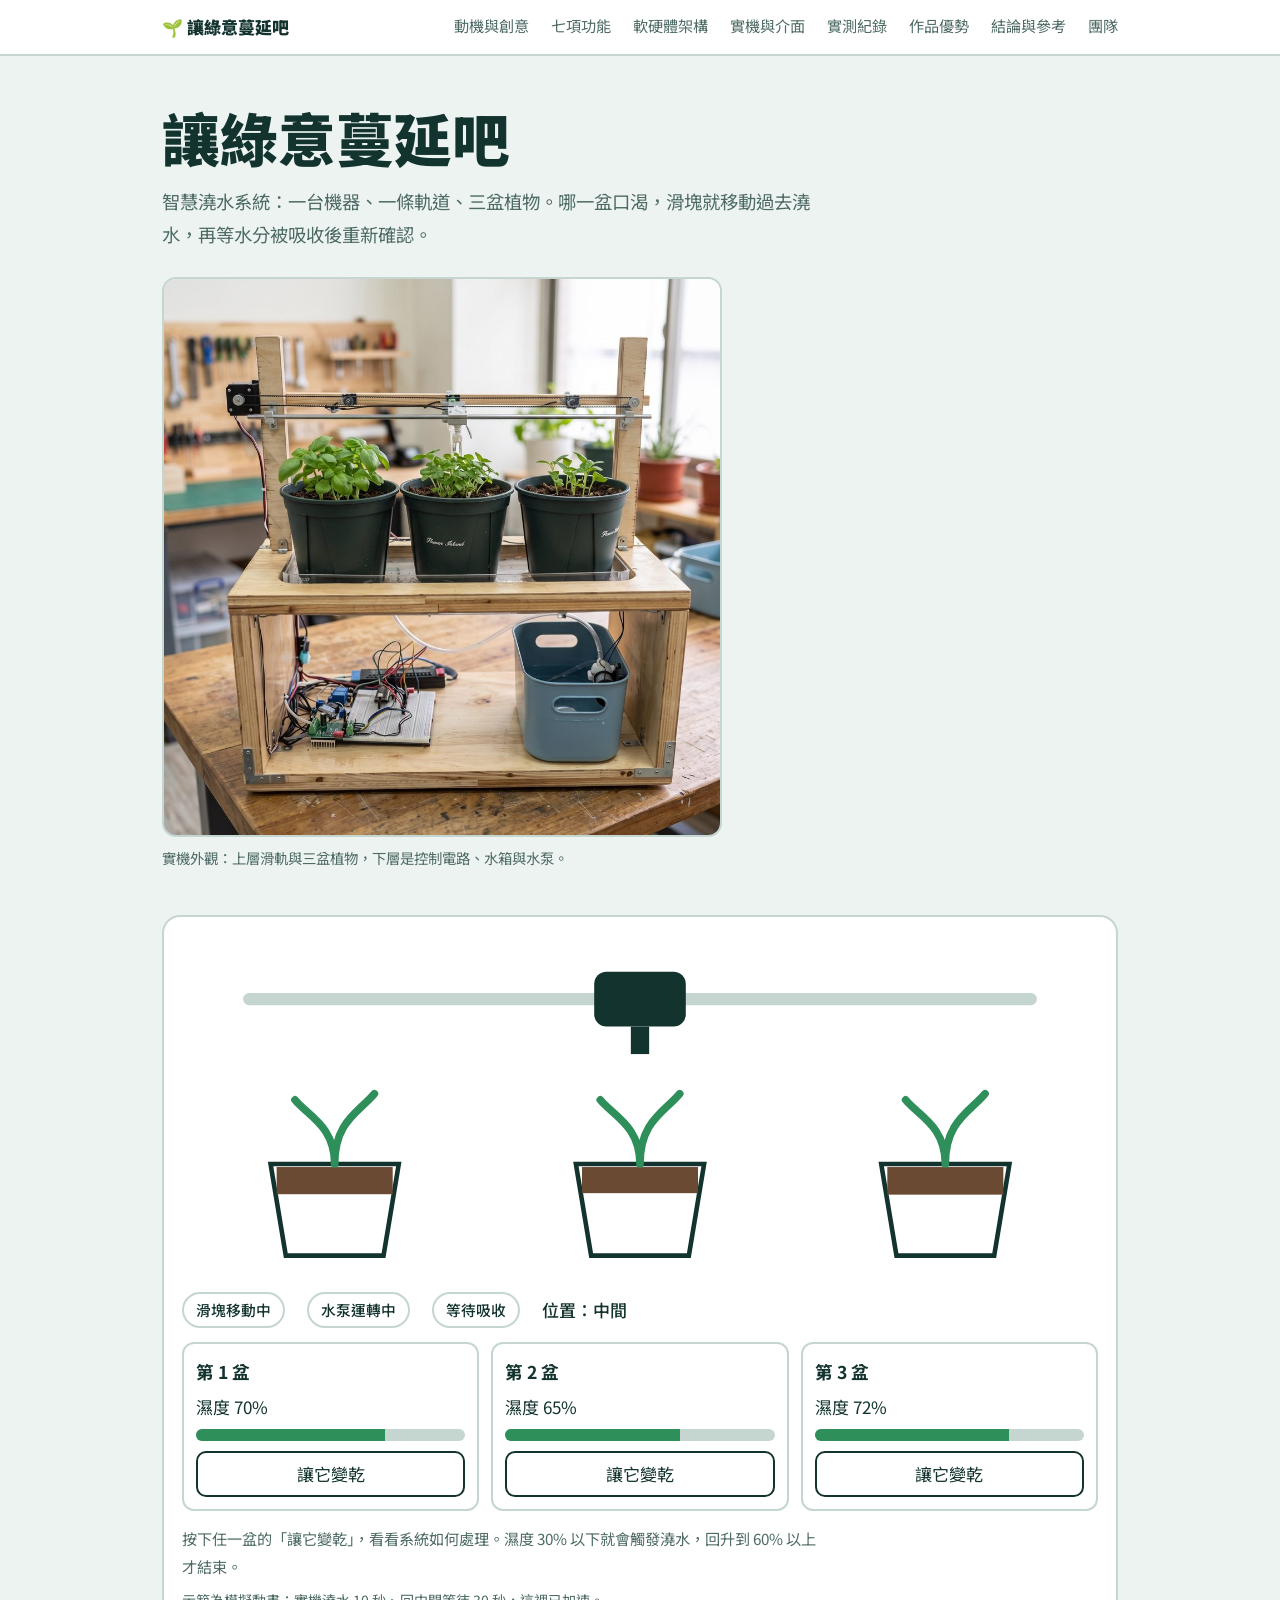
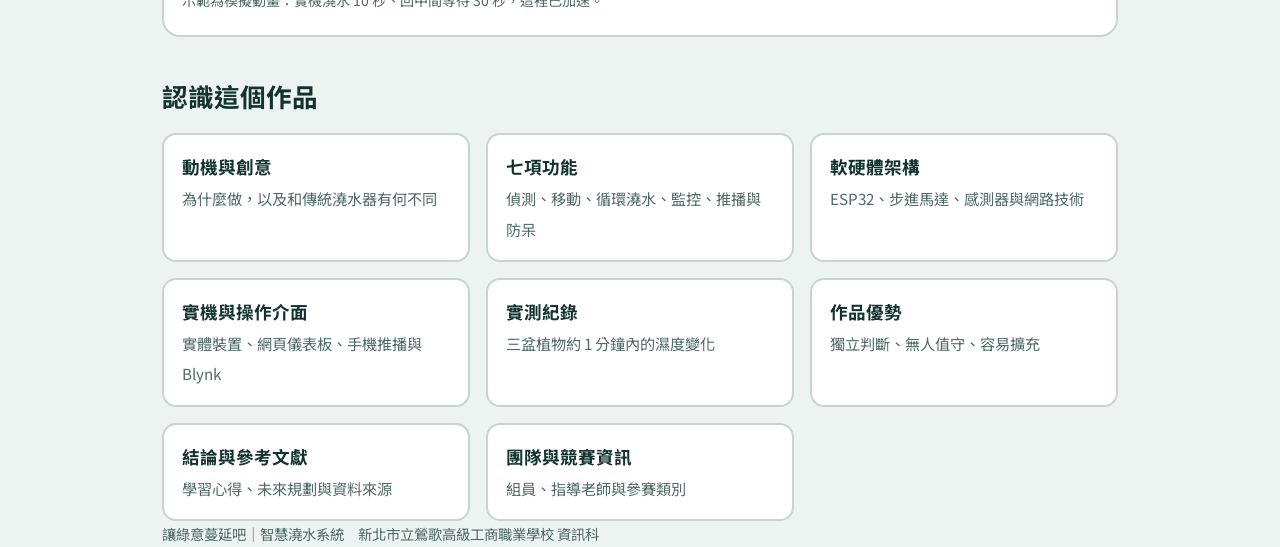
==== index.html @ 272ac4fd "Add files via upload" ====
<!DOCTYPE html><html lang="zh-Hant"><head><meta charset="utf-8"><meta name="viewport" content="width=device-width, initial-scale=1"><title>讓綠意蔓延吧｜智慧澆水系統</title><meta name="description" content="讓綠意蔓延吧：一台機器照顧多盆植物的 ESP32 智慧澆水系統。"><link rel="icon" href="data:image/svg+xml,<svg xmlns=%22http://www.w3.org/2000/svg%22 viewBox=%220 0 100 100%22><text y=%22.9em%22 font-size=%2290%22>🌱</text></svg>"><link rel="preconnect" href="https://fonts.googleapis.com"><link rel="preconnect" href="https://fonts.gstatic.com" crossorigin><link href="https://fonts.googleapis.com/css2?family=Noto+Sans+TC:wght@400;500;700;900&display=swap" rel="stylesheet"><link rel="stylesheet" href="style.css"></head><body><nav><div class="wrap"><a class="brand" href="index.html">🌱 讓綠意蔓延吧</a><div class="navrow"><a class="l" href="motivation.html">動機與創意</a><a class="l" href="features.html">七項功能</a><a class="l" href="architecture.html">軟硬體架構</a><a class="l" href="showcase.html">實機與介面</a><a class="l" href="results.html">實測紀錄</a><a class="l" href="advantages.html">作品優勢</a><a class="l" href="conclusion.html">結論與參考</a><a class="l" href="team.html">團隊</a></div></div></nav><script>(function(){var r=document.querySelector(".navrow"),a=r&&r.querySelector("[aria-current]");if(a)r.scrollLeft=a.offsetLeft-(r.clientWidth-a.offsetWidth)/2})()</script><main class="wrap"><header class="top"><h1>讓綠意蔓延吧</h1><p class="lead">智慧澆水系統：一台機器、一條軌道、三盆植物。哪一盆口渴，滑塊就移動過去澆水，再等水分被吸收後重新確認。</p><figure class="hero-fig"><img src="img/device.jpg" width="1000" height="1000" alt="智慧澆水系統實機：上層為滑軌與三盆植物，下層為控制電路與水箱"><figcaption>實機外觀：上層滑軌與三盆植物，下層是控制電路、水箱與水泵。</figcaption></figure></header>
<div class="sim" aria-label="澆水流程互動示範"><svg viewBox="0 0 600 230" role="img" aria-label="滑軌與三盆植物示意圖"><rect x="40" y="38" width="520" height="8" rx="4" fill="var(--line)"/><g id="carriage"><rect x="270" y="24" width="60" height="36" rx="8" fill="var(--ink)"/><rect x="294" y="60" width="12" height="18" fill="var(--ink)"/><g id="drops"><circle class="drop" cx="300" cy="86" r="4"/><circle class="drop" cx="300" cy="86" r="4"/><circle class="drop" cx="300" cy="86" r="4"/></g></g><g id="potsvg"></g></svg>
<div class="status"><span class="chip" id="cMove">滑塊移動中</span><span class="chip" id="cPump">水泵運轉中</span><span class="chip" id="cWait">等待吸收</span><span id="pos">位置：中間</span></div><div class="pots" id="potCards"></div><p id="msg" aria-live="polite">按下任一盆的「讓它變乾」，看看系統如何處理。濕度 30% 以下就會觸發澆水，回升到 60% 以上才結束。</p><p class="note">示範為模擬動畫：實機澆水 10 秒、回中間等待 30 秒，這裡已加速。</p></div>
<h2>認識這個作品</h2><div class="links">
<a href="motivation.html"><strong>動機與創意</strong><span>為什麼做，以及和傳統澆水器有何不同</span></a>
<a href="features.html"><strong>七項功能</strong><span>偵測、移動、循環澆水、監控、推播與防呆</span></a>
<a href="architecture.html"><strong>軟硬體架構</strong><span>ESP32、步進馬達、感測器與網路技術</span></a>
<a href="showcase.html"><strong>實機與操作介面</strong><span>實體裝置、網頁儀表板、手機推播與 Blynk</span></a>
<a href="results.html"><strong>實測紀錄</strong><span>三盆植物約 1 分鐘內的濕度變化</span></a>
<a href="advantages.html"><strong>作品優勢</strong><span>獨立判斷、無人值守、容易擴充</span></a>
<a href="conclusion.html"><strong>結論與參考文獻</strong><span>學習心得、未來規劃與資料來源</span></a>
<a href="team.html"><strong>團隊與競賽資訊</strong><span>組員、指導老師與參賽類別</span></a></div></main><footer class="wrap">讓綠意蔓延吧｜智慧澆水系統　新北市立鶯歌高級工商職業學校 資訊科</footer><script src="sim.js"></script></body></html>
---- style.css ----
:root{--bg:#edf3f1;--surface:#fff;--ink:#12332e;--muted:#4d6a65;--line:#c5d6d1;--water:#1f7ba8;--leaf:#2f8f5b;--dry:#b9892b;--soil:#6b4a33;color-scheme:light}
@media (prefers-color-scheme:dark){:root{--bg:#0f1f1d;--surface:#172c29;--ink:#e3f0ec;--muted:#9bb5af;--line:#2a4642;--water:#58b4de;--leaf:#5fc48a;--dry:#e0b04c;--soil:#a37a58;color-scheme:dark}}
*{box-sizing:border-box}
body{margin:0;background:var(--bg);color:var(--ink);font-family:"Noto Sans TC","PingFang TC","Microsoft JhengHei",system-ui,sans-serif;line-height:1.8;font-size:17px}
a{color:var(--water)}
a:focus-visible,button:focus-visible{outline:3px solid var(--water);outline-offset:3px}
.wrap{max-width:1000px;margin:0 auto;padding:0 22px}
nav{background:var(--surface);border-bottom:2px solid var(--line);position:sticky;top:0;z-index:5}
nav .wrap{display:flex;flex-wrap:wrap;align-items:center;gap:4px 22px;padding-top:10px;padding-bottom:10px}
nav .brand{font-weight:900;color:var(--ink);text-decoration:none;margin-right:auto}
nav a.l{color:var(--muted);text-decoration:none;padding:2px 0;border-bottom:3px solid transparent;font-size:.95rem}
nav a.l:hover{color:var(--ink)}
nav a.l[aria-current]{color:var(--ink);font-weight:700;border-bottom-color:var(--water)}
header.top{padding:48px 0 8px}
h1{font-size:clamp(2rem,6vw,3.6rem);line-height:1.15;font-weight:900;margin:0 0 14px}
h2{font-size:1.6rem;margin:36px 0 14px}
h3{font-size:1.1rem;margin:0 0 4px}
p{margin:0 0 14px;max-width:42em}
.lead{font-size:1.15rem;color:var(--muted);max-width:36em}
main{padding-bottom:30px}
.sim{background:var(--surface);border:2px solid var(--line);border-radius:18px;padding:18px 18px 22px;margin:28px 0}
.sim svg{display:block;width:100%;height:auto}
#carriage{transition:transform 1.1s cubic-bezier(.5,0,.3,1)}
.drop{fill:var(--water);opacity:0}
.watering .drop{animation:fall .6s linear infinite}
.watering .drop:nth-child(2){animation-delay:.2s}.watering .drop:nth-child(3){animation-delay:.4s}
@keyframes fall{0%{opacity:1;transform:translateY(0)}100%{opacity:0;transform:translateY(60px)}}
.status{display:flex;flex-wrap:wrap;gap:10px 22px;align-items:center;margin:6px 0 14px;font-weight:500}
.chip{padding:3px 12px;border-radius:99px;border:2px solid var(--line);font-size:.92rem}
.chip.on{border-color:var(--water);color:var(--water);font-weight:700}
.pots{display:grid;grid-template-columns:repeat(3,1fr);gap:12px}
.pot{border:2px solid var(--line);border-radius:12px;padding:12px}
.bar{height:12px;border-radius:6px;background:var(--line);overflow:hidden;margin:6px 0 10px}
.bar i{display:block;height:100%;width:50%;background:var(--leaf);transition:width .4s,background .4s}
.bar i.low{background:var(--dry)}
button{font:inherit;cursor:pointer;border:2px solid var(--ink);background:transparent;color:var(--ink);border-radius:10px;padding:6px 12px;width:100%}
button:hover:not(:disabled){background:var(--ink);color:var(--bg)}
button:disabled{opacity:.45;cursor:not-allowed}
#msg{min-height:3.4em;margin:14px 0 0;color:var(--muted);font-size:.95rem}
.note{font-size:.88rem;color:var(--muted);margin:8px 0 0}
.grid{display:grid;grid-template-columns:repeat(auto-fit,minmax(270px,1fr));gap:0 36px}
.grid>div{padding:14px 0;border-top:2px solid var(--line)}
.grid p{margin:0;color:var(--muted);font-size:.97rem}
.links{display:grid;grid-template-columns:repeat(auto-fit,minmax(280px,1fr));gap:16px}
.links a{display:block;border:2px solid var(--line);border-radius:14px;padding:16px 18px;text-decoration:none;color:var(--ink);background:var(--surface)}
.links a:hover{border-color:var(--water)}
.links strong{display:block;font-size:1.1rem}
.links span{color:var(--muted);font-size:.95rem}
.loop{display:flex;flex-wrap:wrap;gap:8px;align-items:center;list-style:none;padding:0;margin:0 0 18px}
.loop li{border:2px solid var(--water);border-radius:10px;padding:4px 12px;font-size:.95rem}
.loop li:not(:last-child)::after{content:" ›";color:var(--water);font-weight:900;margin-left:8px}
.tbl{overflow-x:auto;margin-bottom:24px}
table{border-collapse:collapse;width:100%;min-width:420px}
th,td{text-align:left;padding:9px 12px;border-bottom:1px solid var(--line);vertical-align:top}
th{border-bottom:2px solid var(--ink)}
.compare{display:grid;grid-template-columns:1fr 1fr;gap:14px;margin:8px 0}
.compare div{border:2px solid var(--line);border-radius:12px;padding:14px 16px}
.compare strong{display:block}
.compare .ours{border-color:var(--leaf)}
.adv,.refs{padding-left:1.2em;max-width:44em}
.adv li,.refs li{margin-bottom:8px}
.refs{font-size:.92rem;color:var(--muted)}.refs li{word-break:break-all}
.pager{display:flex;justify-content:space-between;gap:16px;margin-top:44px;padding-top:18px;border-top:2px solid var(--line)}
.pager a{font-weight:700;text-decoration:none}
footer{padding:28px 0 50px;color:var(--muted);font-size:.9rem}
@media (max-width:620px){.pots,.compare{grid-template-columns:1fr}}
@media (prefers-reduced-motion:reduce){#carriage,.bar i{transition:none}.watering .drop{animation:none;opacity:1}}
figure{margin:0 0 8px}
figure img{display:block;width:100%;height:auto;border-radius:14px;border:2px solid var(--line)}
figcaption{font-size:.9rem;color:var(--muted);margin-top:8px}
.hero-fig{max-width:560px;margin-top:26px}
.hero-fig img{aspect-ratio:1/1;object-fit:cover}
.shots{display:grid;grid-template-columns:repeat(auto-fit,minmax(240px,1fr));gap:22px;align-items:start}
.shots img{max-height:560px;object-fit:cover;object-position:top}
.chart{background:var(--surface);border:2px solid var(--line);border-radius:14px;padding:16px 18px;margin:12px 0 20px}
.chart .r{display:grid;grid-template-columns:5.5em 1fr;gap:4px 10px;align-items:center;margin-bottom:12px}
.chart .r b{grid-row:span 2}
.chart .bar{height:14px;margin:0}
.chart .bar i{transition:none}
.chart .lo{background:var(--water);opacity:.45}.chart .hi{background:var(--water)}
.chart small{color:var(--muted)}
.legend{display:flex;gap:18px;font-size:.9rem;color:var(--muted);margin-bottom:10px}
.legend span::before{content:"";display:inline-block;width:14px;height:14px;border-radius:4px;background:var(--water);margin-right:6px;vertical-align:-2px}
.legend span:first-child::before{opacity:.45}
dl.info{display:grid;grid-template-columns:8em 1fr;gap:0;margin:0;max-width:44em}
dl.info dt,dl.info dd{padding:10px 0;border-top:1px solid var(--line);margin:0}
dl.info dt{font-weight:700}
.ev{border-left:4px solid var(--water);padding-left:16px;margin:0 0 24px;list-style:none}
.ev li{margin-bottom:6px}.ev time{font-weight:700;margin-right:10px}
@media (max-width:620px){dl.info{grid-template-columns:6em 1fr}}
.chart .r b{grid-row:span 3}
.chart .md{background:var(--water);opacity:.7}
.legend span:nth-child(2)::before{opacity:.7}
.legend span:nth-child(3)::before{opacity:1}
.dash{display:grid;grid-template-columns:minmax(220px,340px) 1fr;gap:28px;align-items:start;margin-bottom:32px}
.dash img{max-height:none}
.dash ul{padding-left:1.2em;margin:0;max-width:34em}.dash li{margin-bottom:8px}
@media (max-width:620px){.dash{grid-template-columns:1fr}.dash figure{max-width:340px}}
html{-webkit-text-size-adjust:100%}
.navrow{display:flex;flex-wrap:wrap;gap:4px 22px}
.grid{grid-template-columns:repeat(auto-fit,minmax(min(100%,270px),1fr))}
.links{grid-template-columns:repeat(auto-fit,minmax(min(100%,280px),1fr))}
.shots{grid-template-columns:repeat(auto-fit,minmax(min(100%,240px),1fr))}
button{min-height:44px}
@media (hover:none){button:hover:not(:disabled){background:transparent;color:var(--ink)}}
@media (max-width:700px){
  body{font-size:16px}
  .wrap{padding:0 18px}
  nav{position:static}
  nav .wrap{display:block;padding-top:8px;padding-bottom:0}
  nav .brand{display:block;margin:0 0 2px}
  .navrow{flex-wrap:nowrap;overflow-x:auto;gap:20px;padding-bottom:6px;scrollbar-width:none;-webkit-overflow-scrolling:touch}
  .navrow::-webkit-scrollbar{display:none}
  nav a.l{white-space:nowrap;padding:8px 0;flex:none}
  header.top{padding-top:28px}
  h2{font-size:1.35rem;margin-top:28px}
  .sim{padding:14px 12px 16px;border-radius:14px}
  .pots{grid-template-columns:repeat(3,1fr);gap:8px}
  .pot{padding:8px}
  .pot h3{font-size:.95rem}
  .pot [id^=v]{font-size:.85rem;line-height:1.4}
  .pot button{font-size:.82rem;padding:4px 2px}
  .status{gap:8px 12px;font-size:.9rem}
  th,td{padding:8px 6px;font-size:.92rem}
  table{min-width:0}
  .pager{flex-direction:column;gap:10px}
  .pager span:last-child{text-align:right}
  dl.info{grid-template-columns:5.5em 1fr}
}
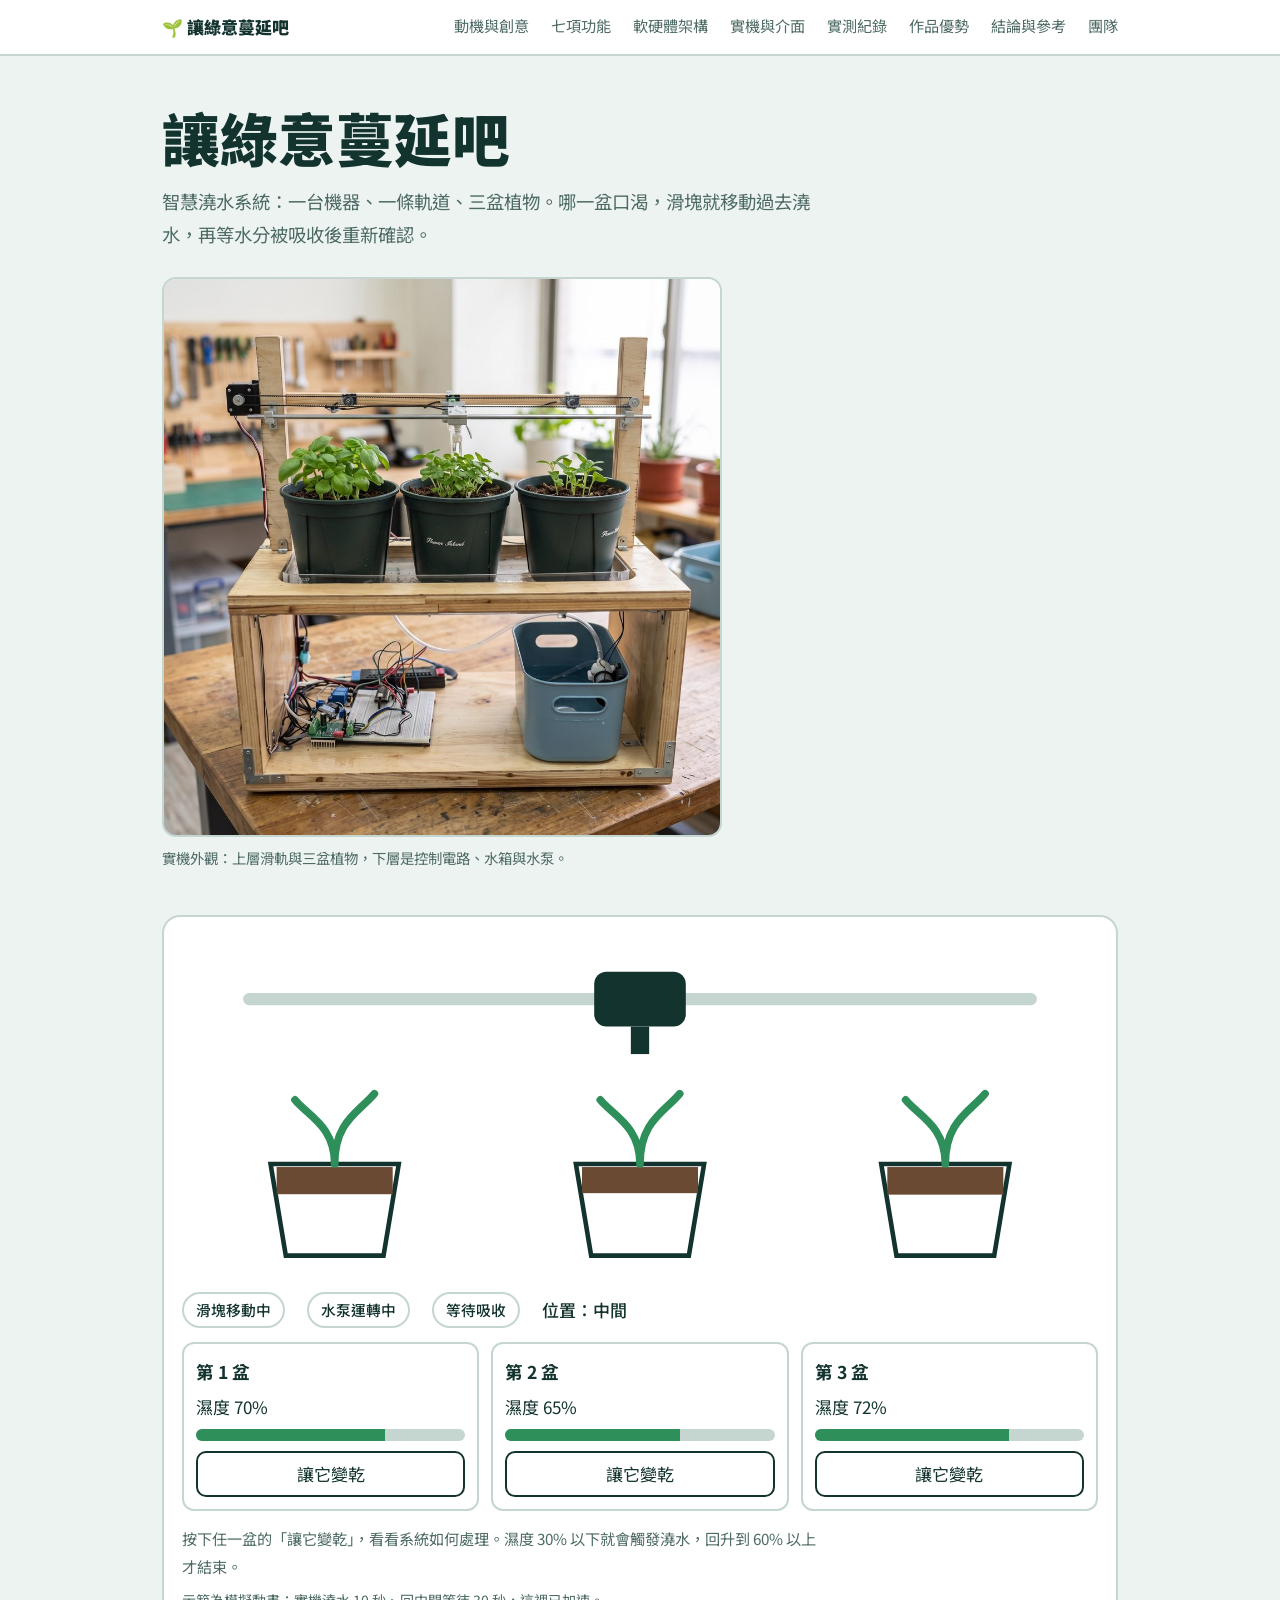
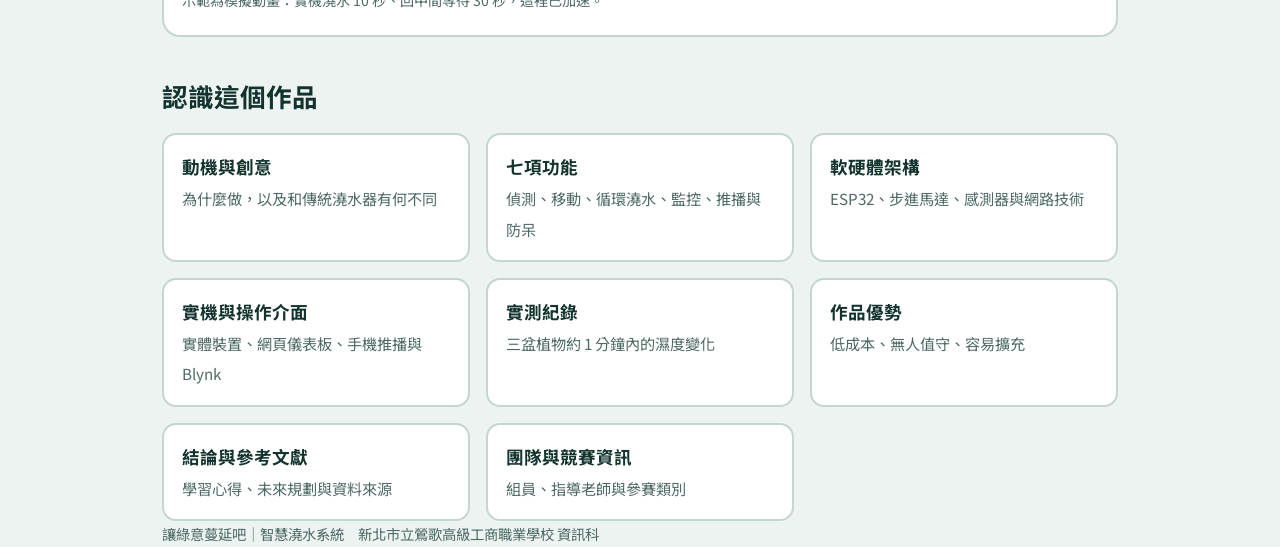
==== commit 09d137a7: "Add files via upload" ====
--- a/index.html
+++ b/index.html
@@ -1,4 +1,4 @@
-<!DOCTYPE html><html lang="zh-Hant"><head><meta charset="utf-8"><meta name="viewport" content="width=device-width, initial-scale=1"><title>讓綠意蔓延吧｜智慧澆水系統</title><meta name="description" content="讓綠意蔓延吧：一台機器照顧多盆植物的 ESP32 智慧澆水系統。"><link rel="icon" href="data:image/svg+xml,<svg xmlns=%22http://www.w3.org/2000/svg%22 viewBox=%220 0 100 100%22><text y=%22.9em%22 font-size=%2290%22>🌱</text></svg>"><link rel="preconnect" href="https://fonts.googleapis.com"><link rel="preconnect" href="https://fonts.gstatic.com" crossorigin><link href="https://fonts.googleapis.com/css2?family=Noto+Sans+TC:wght@400;500;700;900&display=swap" rel="stylesheet"><link rel="stylesheet" href="style.css"></head><body><nav><div class="wrap"><a class="brand" href="index.html">🌱 讓綠意蔓延吧</a><div class="navrow"><a class="l" href="motivation.html">動機與創意</a><a class="l" href="features.html">七項功能</a><a class="l" href="architecture.html">軟硬體架構</a><a class="l" href="showcase.html">實機與介面</a><a class="l" href="results.html">實測紀錄</a><a class="l" href="advantages.html">作品優勢</a><a class="l" href="conclusion.html">結論與參考</a><a class="l" href="team.html">團隊</a></div></div></nav><script>(function(){var r=document.querySelector(".navrow"),a=r&&r.querySelector("[aria-current]");if(a)r.scrollLeft=a.offsetLeft-(r.clientWidth-a.offsetWidth)/2})()</script><main class="wrap"><header class="top"><h1>讓綠意蔓延吧</h1><p class="lead">智慧澆水系統：一台機器、一條軌道、三盆植物。哪一盆口渴，滑塊就移動過去澆水，再等水分被吸收後重新確認。</p><figure class="hero-fig"><img src="img/device.jpg" width="1000" height="1000" alt="智慧澆水系統實機：上層為滑軌與三盆植物，下層為控制電路與水箱"><figcaption>實機外觀：上層滑軌與三盆植物，下層是控制電路、水箱與水泵。</figcaption></figure></header>
+<!DOCTYPE html><html lang="zh-Hant"><head><meta charset="utf-8"><meta name="viewport" content="width=device-width, initial-scale=1"><title>讓綠意蔓延吧｜智慧澆水系統</title><meta name="description" content="讓綠意蔓延吧：一台機器照顧多盆植物的 ESP32 智慧澆水系統。"><link rel="icon" href="data:image/svg+xml,<svg xmlns=%22http://www.w3.org/2000/svg%22 viewBox=%220 0 100 100%22><text y=%22.9em%22 font-size=%2290%22>🌱</text></svg>"><link rel="preconnect" href="https://fonts.googleapis.com"><link rel="preconnect" href="https://fonts.gstatic.com" crossorigin><link href="https://fonts.googleapis.com/css2?family=Noto+Sans+TC:wght@400;500;700;900&display=swap" rel="stylesheet"><link rel="stylesheet" href="style.css"></head><body><nav><div class="wrap"><a class="brand" href="index.html">🌱 讓綠意蔓延吧</a><a class="l" href="motivation.html">動機與創意</a><a class="l" href="features.html">七項功能</a><a class="l" href="architecture.html">軟硬體架構</a><a class="l" href="showcase.html">實機與介面</a><a class="l" href="results.html">實測紀錄</a><a class="l" href="advantages.html">作品優勢</a><a class="l" href="conclusion.html">結論與參考</a><a class="l" href="team.html">團隊</a></div></nav><main class="wrap"><header class="top"><h1>讓綠意蔓延吧</h1><p class="lead">智慧澆水系統：一台機器、一條軌道、三盆植物。哪一盆口渴，滑塊就移動過去澆水，再等水分被吸收後重新確認。</p><figure class="hero-fig"><img src="img/device.jpg" width="1000" height="1000" alt="智慧澆水系統實機：上層為滑軌與三盆植物，下層為控制電路與水箱"><figcaption>實機外觀：上層滑軌與三盆植物，下層是控制電路、水箱與水泵。</figcaption></figure></header>
 <div class="sim" aria-label="澆水流程互動示範"><svg viewBox="0 0 600 230" role="img" aria-label="滑軌與三盆植物示意圖"><rect x="40" y="38" width="520" height="8" rx="4" fill="var(--line)"/><g id="carriage"><rect x="270" y="24" width="60" height="36" rx="8" fill="var(--ink)"/><rect x="294" y="60" width="12" height="18" fill="var(--ink)"/><g id="drops"><circle class="drop" cx="300" cy="86" r="4"/><circle class="drop" cx="300" cy="86" r="4"/><circle class="drop" cx="300" cy="86" r="4"/></g></g><g id="potsvg"></g></svg>
 <div class="status"><span class="chip" id="cMove">滑塊移動中</span><span class="chip" id="cPump">水泵運轉中</span><span class="chip" id="cWait">等待吸收</span><span id="pos">位置：中間</span></div><div class="pots" id="potCards"></div><p id="msg" aria-live="polite">按下任一盆的「讓它變乾」，看看系統如何處理。濕度 30% 以下就會觸發澆水，回升到 60% 以上才結束。</p><p class="note">示範為模擬動畫：實機澆水 10 秒、回中間等待 30 秒，這裡已加速。</p></div>
 <h2>認識這個作品</h2><div class="links">
@@ -7,6 +7,6 @@
 <a href="architecture.html"><strong>軟硬體架構</strong><span>ESP32、步進馬達、感測器與網路技術</span></a>
 <a href="showcase.html"><strong>實機與操作介面</strong><span>實體裝置、網頁儀表板、手機推播與 Blynk</span></a>
 <a href="results.html"><strong>實測紀錄</strong><span>三盆植物約 1 分鐘內的濕度變化</span></a>
-<a href="advantages.html"><strong>作品優勢</strong><span>獨立判斷、無人值守、容易擴充</span></a>
+<a href="advantages.html"><strong>作品優勢</strong><span>低成本、無人值守、容易擴充</span></a>
 <a href="conclusion.html"><strong>結論與參考文獻</strong><span>學習心得、未來規劃與資料來源</span></a>
 <a href="team.html"><strong>團隊與競賽資訊</strong><span>組員、指導老師與參賽類別</span></a></div></main><footer class="wrap">讓綠意蔓延吧｜智慧澆水系統　新北市立鶯歌高級工商職業學校 資訊科</footer><script src="sim.js"></script></body></html>
--- a/style.css
+++ b/style.css
@@ -92,38 +92,3 @@
 .chart .md{background:var(--water);opacity:.7}
 .legend span:nth-child(2)::before{opacity:.7}
 .legend span:nth-child(3)::before{opacity:1}
-.dash{display:grid;grid-template-columns:minmax(220px,340px) 1fr;gap:28px;align-items:start;margin-bottom:32px}
-.dash img{max-height:none}
-.dash ul{padding-left:1.2em;margin:0;max-width:34em}.dash li{margin-bottom:8px}
-@media (max-width:620px){.dash{grid-template-columns:1fr}.dash figure{max-width:340px}}
-html{-webkit-text-size-adjust:100%}
-.navrow{display:flex;flex-wrap:wrap;gap:4px 22px}
-.grid{grid-template-columns:repeat(auto-fit,minmax(min(100%,270px),1fr))}
-.links{grid-template-columns:repeat(auto-fit,minmax(min(100%,280px),1fr))}
-.shots{grid-template-columns:repeat(auto-fit,minmax(min(100%,240px),1fr))}
-button{min-height:44px}
-@media (hover:none){button:hover:not(:disabled){background:transparent;color:var(--ink)}}
-@media (max-width:700px){
-  body{font-size:16px}
-  .wrap{padding:0 18px}
-  nav{position:static}
-  nav .wrap{display:block;padding-top:8px;padding-bottom:0}
-  nav .brand{display:block;margin:0 0 2px}
-  .navrow{flex-wrap:nowrap;overflow-x:auto;gap:20px;padding-bottom:6px;scrollbar-width:none;-webkit-overflow-scrolling:touch}
-  .navrow::-webkit-scrollbar{display:none}
-  nav a.l{white-space:nowrap;padding:8px 0;flex:none}
-  header.top{padding-top:28px}
-  h2{font-size:1.35rem;margin-top:28px}
-  .sim{padding:14px 12px 16px;border-radius:14px}
-  .pots{grid-template-columns:repeat(3,1fr);gap:8px}
-  .pot{padding:8px}
-  .pot h3{font-size:.95rem}
-  .pot [id^=v]{font-size:.85rem;line-height:1.4}
-  .pot button{font-size:.82rem;padding:4px 2px}
-  .status{gap:8px 12px;font-size:.9rem}
-  th,td{padding:8px 6px;font-size:.92rem}
-  table{min-width:0}
-  .pager{flex-direction:column;gap:10px}
-  .pager span:last-child{text-align:right}
-  dl.info{grid-template-columns:5.5em 1fr}
-}
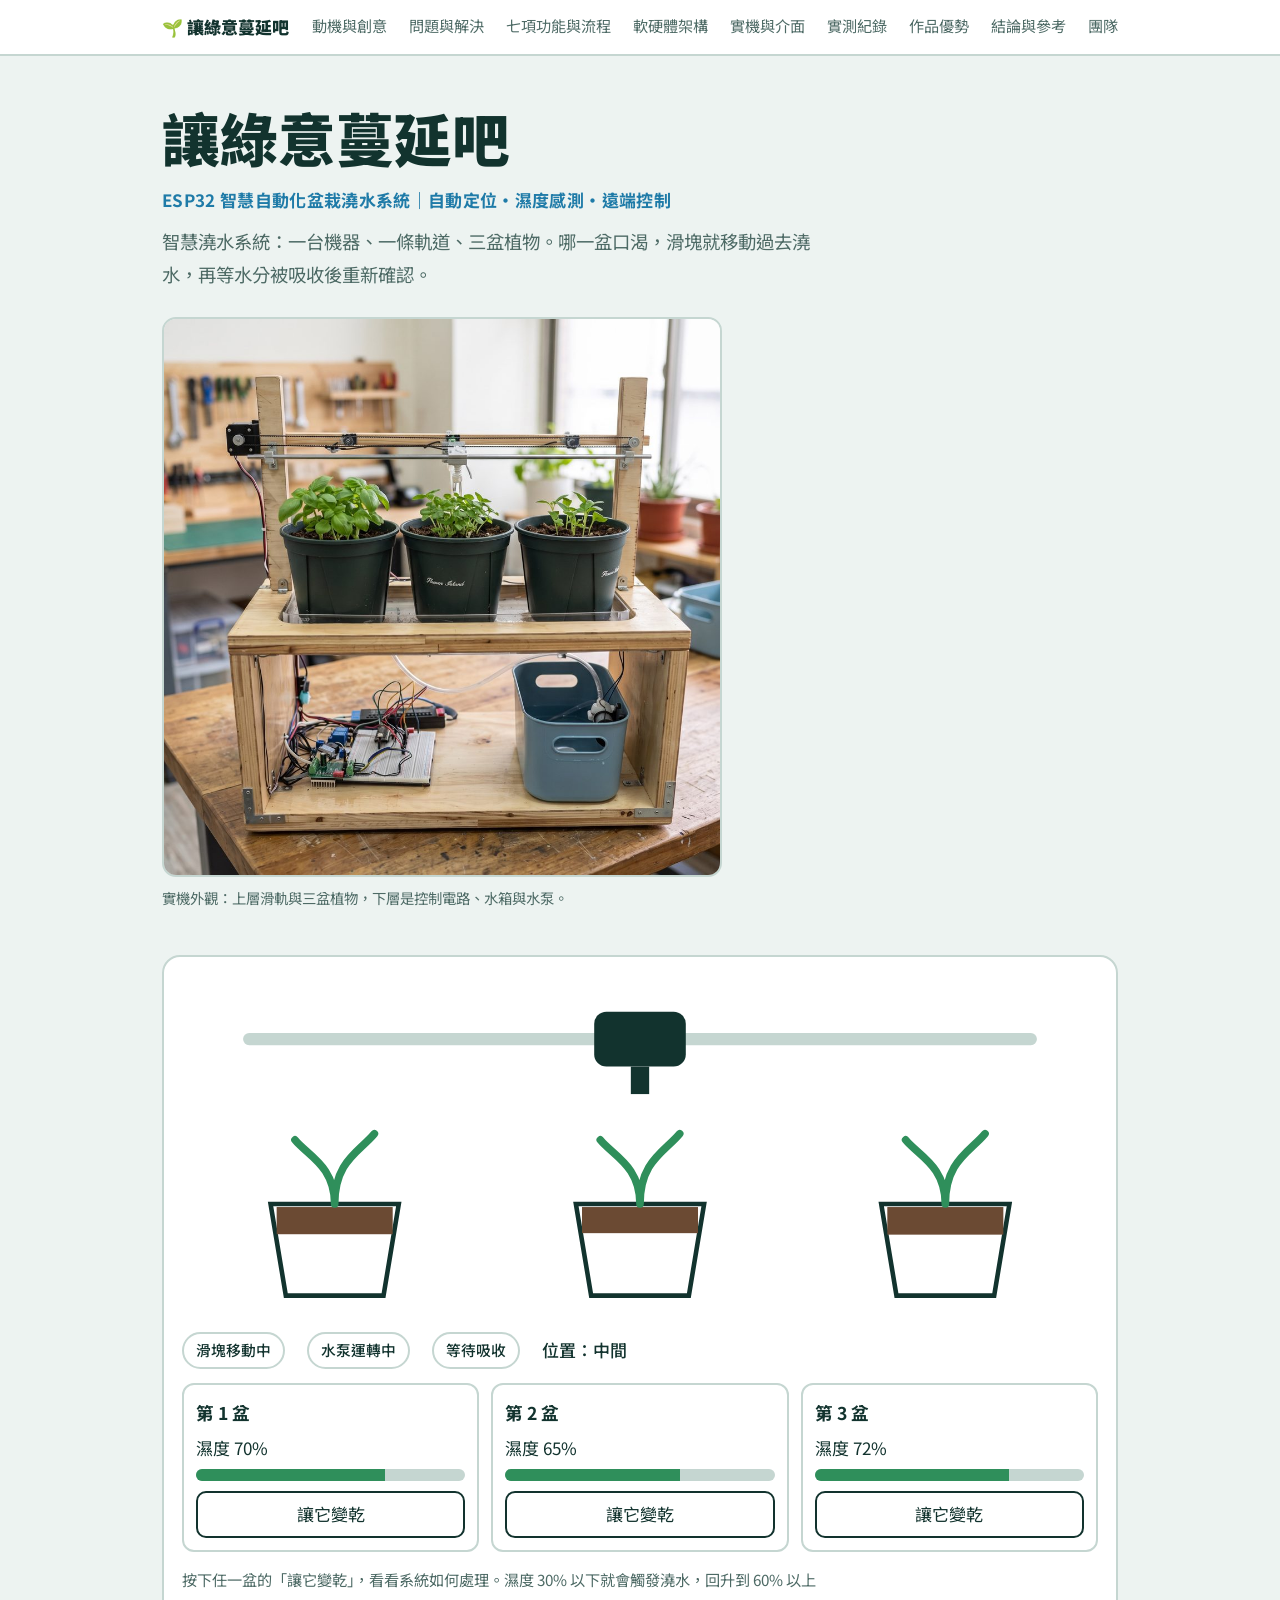
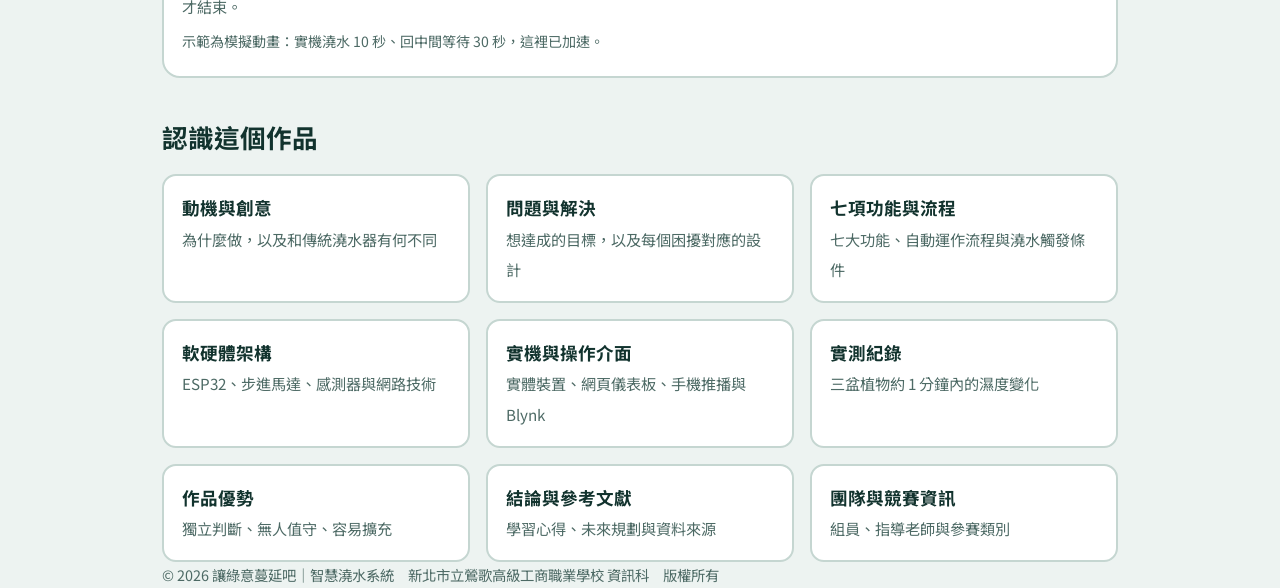
==== commit 8fa2f6e6: "Add files via upload" ====
--- a/index.html
+++ b/index.html
@@ -1,12 +1,13 @@
-<!DOCTYPE html><html lang="zh-Hant"><head><meta charset="utf-8"><meta name="viewport" content="width=device-width, initial-scale=1"><title>讓綠意蔓延吧｜智慧澆水系統</title><meta name="description" content="讓綠意蔓延吧：一台機器照顧多盆植物的 ESP32 智慧澆水系統。"><link rel="icon" href="data:image/svg+xml,<svg xmlns=%22http://www.w3.org/2000/svg%22 viewBox=%220 0 100 100%22><text y=%22.9em%22 font-size=%2290%22>🌱</text></svg>"><link rel="preconnect" href="https://fonts.googleapis.com"><link rel="preconnect" href="https://fonts.gstatic.com" crossorigin><link href="https://fonts.googleapis.com/css2?family=Noto+Sans+TC:wght@400;500;700;900&display=swap" rel="stylesheet"><link rel="stylesheet" href="style.css"></head><body><nav><div class="wrap"><a class="brand" href="index.html">🌱 讓綠意蔓延吧</a><a class="l" href="motivation.html">動機與創意</a><a class="l" href="features.html">七項功能</a><a class="l" href="architecture.html">軟硬體架構</a><a class="l" href="showcase.html">實機與介面</a><a class="l" href="results.html">實測紀錄</a><a class="l" href="advantages.html">作品優勢</a><a class="l" href="conclusion.html">結論與參考</a><a class="l" href="team.html">團隊</a></div></nav><main class="wrap"><header class="top"><h1>讓綠意蔓延吧</h1><p class="lead">智慧澆水系統：一台機器、一條軌道、三盆植物。哪一盆口渴，滑塊就移動過去澆水，再等水分被吸收後重新確認。</p><figure class="hero-fig"><img src="img/device.jpg" width="1000" height="1000" alt="智慧澆水系統實機：上層為滑軌與三盆植物，下層為控制電路與水箱"><figcaption>實機外觀：上層滑軌與三盆植物，下層是控制電路、水箱與水泵。</figcaption></figure></header>
+<!DOCTYPE html><html lang="zh-Hant"><head><meta charset="utf-8"><meta name="viewport" content="width=device-width, initial-scale=1"><title>讓綠意蔓延吧｜智慧澆水系統</title><meta name="description" content="讓綠意蔓延吧：一台機器照顧多盆植物的 ESP32 智慧澆水系統。"><link rel="icon" href="data:image/svg+xml,<svg xmlns=%22http://www.w3.org/2000/svg%22 viewBox=%220 0 100 100%22><text y=%22.9em%22 font-size=%2290%22>🌱</text></svg>"><link rel="preconnect" href="https://fonts.googleapis.com"><link rel="preconnect" href="https://fonts.gstatic.com" crossorigin><link href="https://fonts.googleapis.com/css2?family=Noto+Sans+TC:wght@400;500;700;900&display=swap" rel="stylesheet"><link rel="stylesheet" href="style.css"></head><body><nav><div class="wrap"><a class="brand" href="index.html">🌱 讓綠意蔓延吧</a><div class="navrow"><a class="l" href="motivation.html">動機與創意</a><a class="l" href="solutions.html">問題與解決</a><a class="l" href="features.html">七項功能與流程</a><a class="l" href="architecture.html">軟硬體架構</a><a class="l" href="showcase.html">實機與介面</a><a class="l" href="results.html">實測紀錄</a><a class="l" href="advantages.html">作品優勢</a><a class="l" href="conclusion.html">結論與參考</a><a class="l" href="team.html">團隊</a></div></div></nav><script>(function(){var r=document.querySelector(".navrow"),a=r&&r.querySelector("[aria-current]");if(a)r.scrollLeft=a.offsetLeft-(r.clientWidth-a.offsetWidth)/2})()</script><main class="wrap"><header class="top"><h1>讓綠意蔓延吧</h1><p class="tag">ESP32 智慧自動化盆栽澆水系統｜自動定位・濕度感測・遠端控制</p><p class="lead">智慧澆水系統：一台機器、一條軌道、三盆植物。哪一盆口渴，滑塊就移動過去澆水，再等水分被吸收後重新確認。</p><figure class="hero-fig"><img src="img/device.jpg" width="1000" height="1000" alt="智慧澆水系統實機：上層為滑軌與三盆植物，下層為控制電路與水箱"><figcaption>實機外觀：上層滑軌與三盆植物，下層是控制電路、水箱與水泵。</figcaption></figure></header>
 <div class="sim" aria-label="澆水流程互動示範"><svg viewBox="0 0 600 230" role="img" aria-label="滑軌與三盆植物示意圖"><rect x="40" y="38" width="520" height="8" rx="4" fill="var(--line)"/><g id="carriage"><rect x="270" y="24" width="60" height="36" rx="8" fill="var(--ink)"/><rect x="294" y="60" width="12" height="18" fill="var(--ink)"/><g id="drops"><circle class="drop" cx="300" cy="86" r="4"/><circle class="drop" cx="300" cy="86" r="4"/><circle class="drop" cx="300" cy="86" r="4"/></g></g><g id="potsvg"></g></svg>
 <div class="status"><span class="chip" id="cMove">滑塊移動中</span><span class="chip" id="cPump">水泵運轉中</span><span class="chip" id="cWait">等待吸收</span><span id="pos">位置：中間</span></div><div class="pots" id="potCards"></div><p id="msg" aria-live="polite">按下任一盆的「讓它變乾」，看看系統如何處理。濕度 30% 以下就會觸發澆水，回升到 60% 以上才結束。</p><p class="note">示範為模擬動畫：實機澆水 10 秒、回中間等待 30 秒，這裡已加速。</p></div>
 <h2>認識這個作品</h2><div class="links">
 <a href="motivation.html"><strong>動機與創意</strong><span>為什麼做，以及和傳統澆水器有何不同</span></a>
-<a href="features.html"><strong>七項功能</strong><span>偵測、移動、循環澆水、監控、推播與防呆</span></a>
+<a href="solutions.html"><strong>問題與解決</strong><span>想達成的目標，以及每個困擾對應的設計</span></a>
+<a href="features.html"><strong>七項功能與流程</strong><span>七大功能、自動運作流程與澆水觸發條件</span></a>
 <a href="architecture.html"><strong>軟硬體架構</strong><span>ESP32、步進馬達、感測器與網路技術</span></a>
 <a href="showcase.html"><strong>實機與操作介面</strong><span>實體裝置、網頁儀表板、手機推播與 Blynk</span></a>
 <a href="results.html"><strong>實測紀錄</strong><span>三盆植物約 1 分鐘內的濕度變化</span></a>
-<a href="advantages.html"><strong>作品優勢</strong><span>低成本、無人值守、容易擴充</span></a>
+<a href="advantages.html"><strong>作品優勢</strong><span>獨立判斷、無人值守、容易擴充</span></a>
 <a href="conclusion.html"><strong>結論與參考文獻</strong><span>學習心得、未來規劃與資料來源</span></a>
-<a href="team.html"><strong>團隊與競賽資訊</strong><span>組員、指導老師與參賽類別</span></a></div></main><footer class="wrap">讓綠意蔓延吧｜智慧澆水系統　新北市立鶯歌高級工商職業學校 資訊科</footer><script src="sim.js"></script></body></html>+<a href="team.html"><strong>團隊與競賽資訊</strong><span>組員、指導老師與參賽類別</span></a></div></main><footer class="wrap">© 2026 讓綠意蔓延吧｜智慧澆水系統　新北市立鶯歌高級工商職業學校 資訊科　版權所有</footer><script src="sim.js"></script></body></html>
--- a/style.css
+++ b/style.css
@@ -92,3 +92,48 @@
 .chart .md{background:var(--water);opacity:.7}
 .legend span:nth-child(2)::before{opacity:.7}
 .legend span:nth-child(3)::before{opacity:1}
+.dash{display:grid;grid-template-columns:minmax(220px,340px) 1fr;gap:28px;align-items:start;margin-bottom:32px}
+.dash img{max-height:none}
+.dash ul{padding-left:1.2em;margin:0;max-width:34em}.dash li{margin-bottom:8px}
+@media (max-width:620px){.dash{grid-template-columns:1fr}.dash figure{max-width:340px}}
+html{-webkit-text-size-adjust:100%}
+.navrow{display:flex;flex-wrap:wrap;gap:4px 22px}
+.grid{grid-template-columns:repeat(auto-fit,minmax(min(100%,270px),1fr))}
+.links{grid-template-columns:repeat(auto-fit,minmax(min(100%,280px),1fr))}
+.shots{grid-template-columns:repeat(auto-fit,minmax(min(100%,240px),1fr))}
+button{min-height:44px}
+@media (hover:none){button:hover:not(:disabled){background:transparent;color:var(--ink)}}
+@media (max-width:700px){
+  body{font-size:16px}
+  .wrap{padding:0 18px}
+  nav{position:static}
+  nav .wrap{display:block;padding-top:8px;padding-bottom:0}
+  nav .brand{display:block;margin:0 0 2px}
+  .navrow{flex-wrap:nowrap;overflow-x:auto;gap:20px;padding-bottom:6px;scrollbar-width:none;-webkit-overflow-scrolling:touch}
+  .navrow::-webkit-scrollbar{display:none}
+  nav a.l{white-space:nowrap;padding:8px 0;flex:none}
+  header.top{padding-top:28px}
+  h2{font-size:1.35rem;margin-top:28px}
+  .sim{padding:14px 12px 16px;border-radius:14px}
+  .pots{grid-template-columns:repeat(3,1fr);gap:8px}
+  .pot{padding:8px}
+  .pot h3{font-size:.95rem}
+  .pot [id^=v]{font-size:.85rem;line-height:1.4}
+  .pot button{font-size:.82rem;padding:4px 2px}
+  .status{gap:8px 12px;font-size:.9rem}
+  th,td{padding:8px 6px;font-size:.92rem}
+  table{min-width:0}
+  .pager{flex-direction:column;gap:10px}
+  .pager span:last-child{text-align:right}
+  dl.info{grid-template-columns:5.5em 1fr}
+}
+.tag{font-weight:700;color:var(--water);margin:0 0 10px;letter-spacing:.02em}
+.steps{counter-reset:s;list-style:none;padding:0;margin:0 0 20px;display:grid;grid-template-columns:repeat(auto-fit,minmax(min(100%,200px),1fr));gap:12px}
+.steps li{counter-increment:s;border:2px solid var(--line);border-radius:12px;padding:12px 14px;background:var(--surface)}
+.steps li::before{content:counter(s);display:inline-grid;place-items:center;width:1.7em;height:1.7em;border-radius:50%;background:var(--water);color:var(--bg);font-weight:700;font-size:.9rem;margin-bottom:6px}
+.steps strong{display:block}.steps span{color:var(--muted);font-size:.93rem}
+.rule{display:flex;flex-wrap:wrap;gap:8px 12px;margin:0 0 16px}
+.rule span{border:2px solid var(--leaf);border-radius:99px;padding:3px 14px;font-weight:700;font-size:.95rem}
+.callout{border-left:4px solid var(--leaf);background:var(--surface);padding:12px 16px;border-radius:0 12px 12px 0;max-width:44em;margin:0 0 16px}
+.callout strong{display:block}
+.pair td:first-child{width:42%}.pair small{display:block;color:var(--muted)}
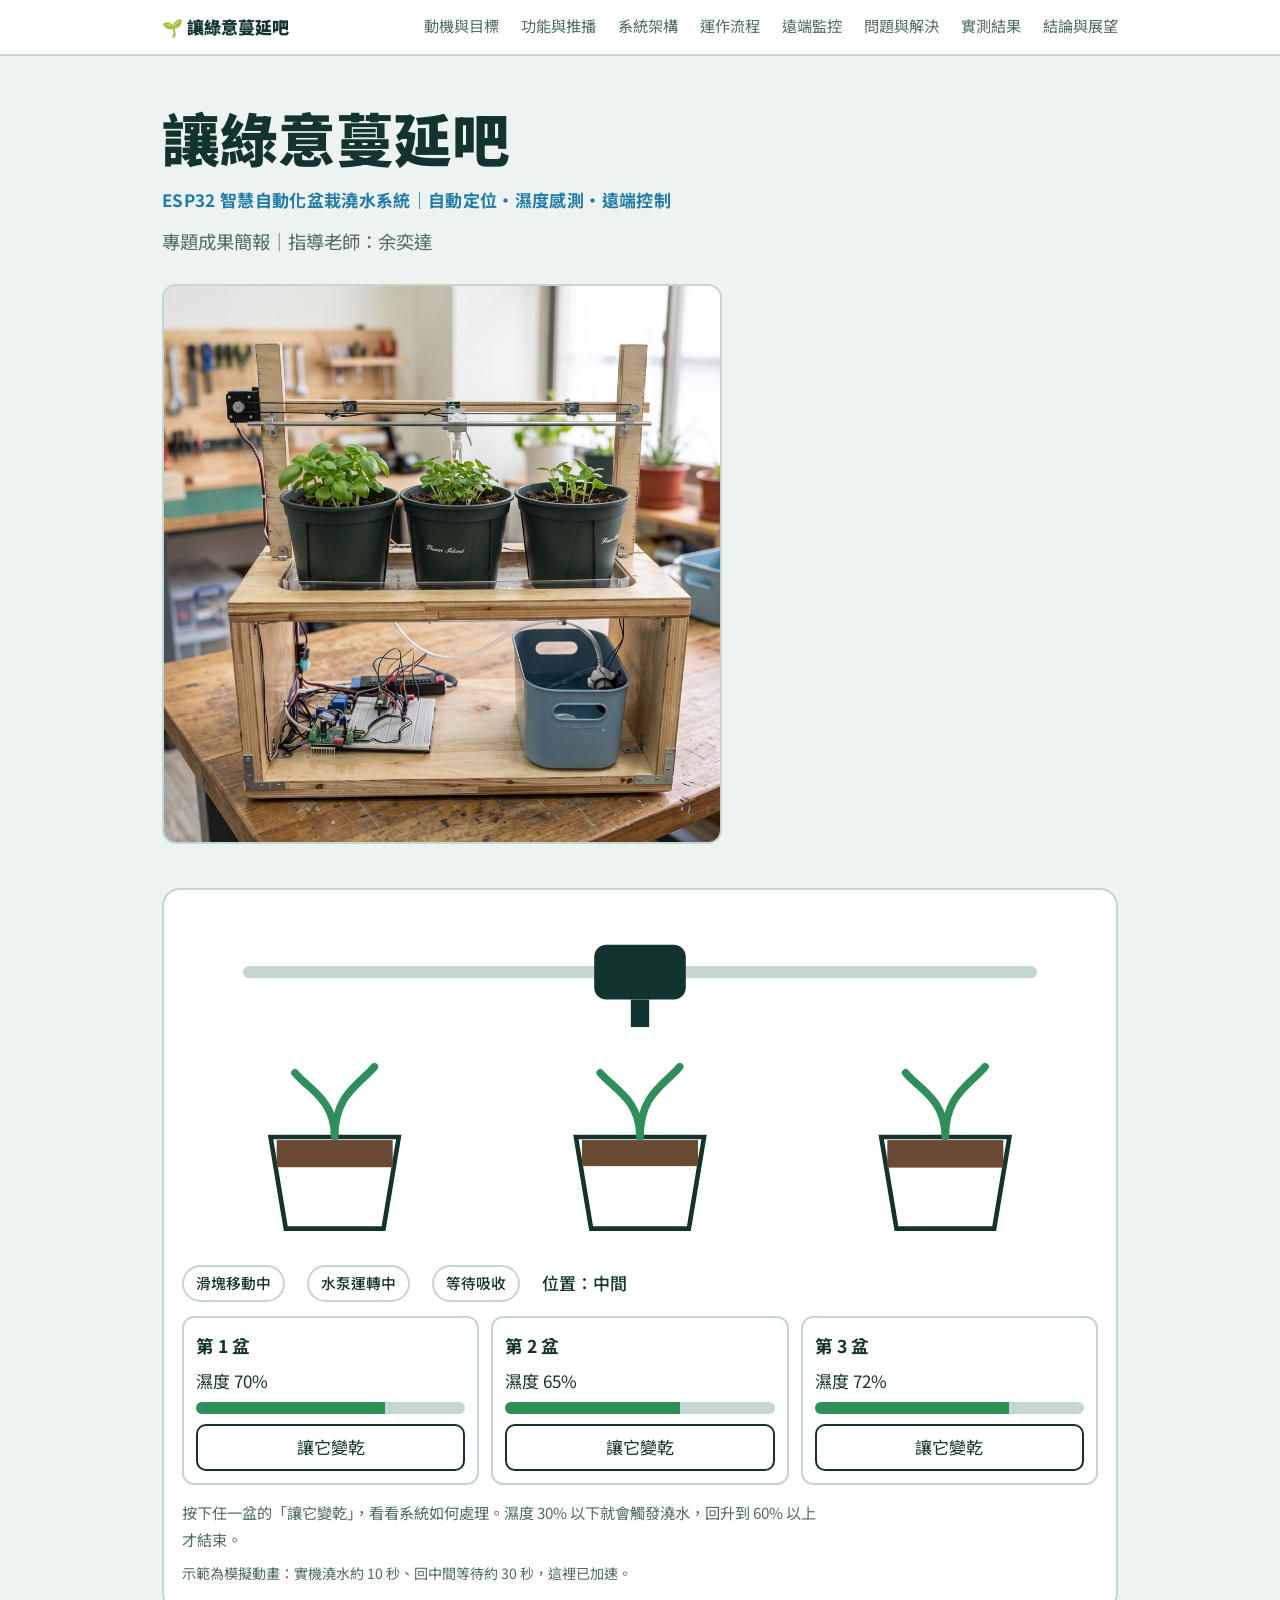
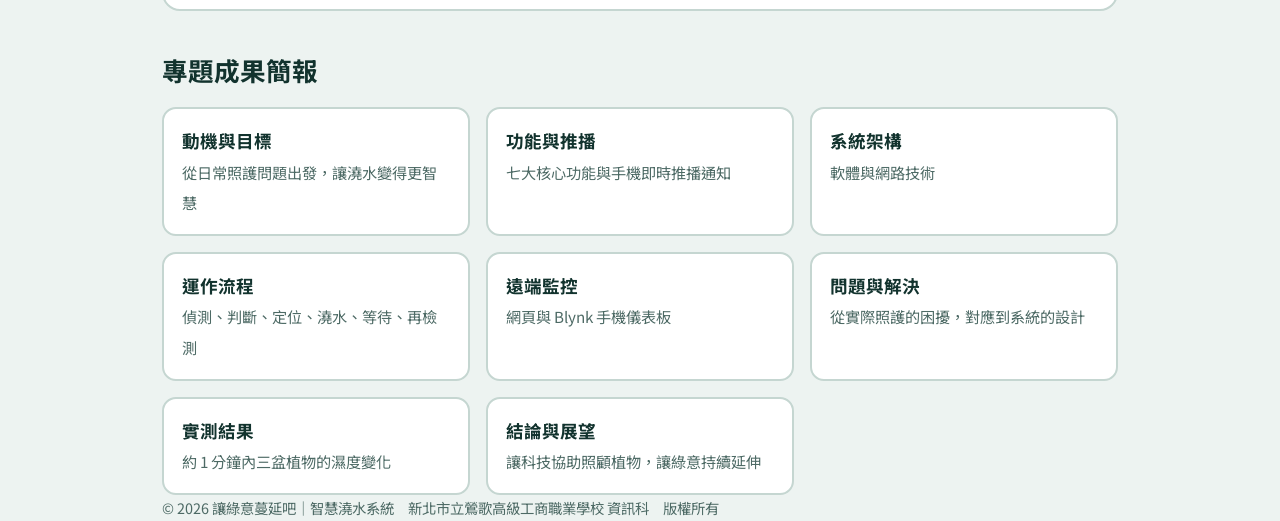
==== commit 74d02c2d: "Add files via upload" ====
--- a/index.html
+++ b/index.html
@@ -1,13 +1,13 @@
-<!DOCTYPE html><html lang="zh-Hant"><head><meta charset="utf-8"><meta name="viewport" content="width=device-width, initial-scale=1"><title>讓綠意蔓延吧｜智慧澆水系統</title><meta name="description" content="讓綠意蔓延吧：一台機器照顧多盆植物的 ESP32 智慧澆水系統。"><link rel="icon" href="data:image/svg+xml,<svg xmlns=%22http://www.w3.org/2000/svg%22 viewBox=%220 0 100 100%22><text y=%22.9em%22 font-size=%2290%22>🌱</text></svg>"><link rel="preconnect" href="https://fonts.googleapis.com"><link rel="preconnect" href="https://fonts.gstatic.com" crossorigin><link href="https://fonts.googleapis.com/css2?family=Noto+Sans+TC:wght@400;500;700;900&display=swap" rel="stylesheet"><link rel="stylesheet" href="style.css"></head><body><nav><div class="wrap"><a class="brand" href="index.html">🌱 讓綠意蔓延吧</a><div class="navrow"><a class="l" href="motivation.html">動機與創意</a><a class="l" href="solutions.html">問題與解決</a><a class="l" href="features.html">七項功能與流程</a><a class="l" href="architecture.html">軟硬體架構</a><a class="l" href="showcase.html">實機與介面</a><a class="l" href="results.html">實測紀錄</a><a class="l" href="advantages.html">作品優勢</a><a class="l" href="conclusion.html">結論與參考</a><a class="l" href="team.html">團隊</a></div></div></nav><script>(function(){var r=document.querySelector(".navrow"),a=r&&r.querySelector("[aria-current]");if(a)r.scrollLeft=a.offsetLeft-(r.clientWidth-a.offsetWidth)/2})()</script><main class="wrap"><header class="top"><h1>讓綠意蔓延吧</h1><p class="tag">ESP32 智慧自動化盆栽澆水系統｜自動定位・濕度感測・遠端控制</p><p class="lead">智慧澆水系統：一台機器、一條軌道、三盆植物。哪一盆口渴，滑塊就移動過去澆水，再等水分被吸收後重新確認。</p><figure class="hero-fig"><img src="img/device.jpg" width="1000" height="1000" alt="智慧澆水系統實機：上層為滑軌與三盆植物，下層為控制電路與水箱"><figcaption>實機外觀：上層滑軌與三盆植物，下層是控制電路、水箱與水泵。</figcaption></figure></header>
+<!DOCTYPE html><html lang="zh-Hant"><head><meta charset="utf-8"><meta name="viewport" content="width=device-width, initial-scale=1"><title>讓綠意蔓延吧｜ESP32 智慧自動化盆栽澆水系統</title><meta name="description" content="讓綠意蔓延吧：ESP32 智慧自動化盆栽澆水系統，自動定位、濕度感測、遠端控制。"><link rel="icon" href="data:image/svg+xml,<svg xmlns=%22http://www.w3.org/2000/svg%22 viewBox=%220 0 100 100%22><text y=%22.9em%22 font-size=%2290%22>🌱</text></svg>"><link rel="preconnect" href="https://fonts.googleapis.com"><link rel="preconnect" href="https://fonts.gstatic.com" crossorigin><link href="https://fonts.googleapis.com/css2?family=Noto+Sans+TC:wght@400;500;700;900&display=swap" rel="stylesheet"><link rel="stylesheet" href="style.css"></head><body><nav><div class="wrap"><a class="brand" href="index.html">🌱 讓綠意蔓延吧</a><button type="button" class="menu" aria-label="開啟選單" aria-expanded="false" aria-controls="navrow"><span></span><span></span><span></span></button><div class="navrow" id="navrow"><a class="l" href="motivation.html">動機與目標</a><a class="l" href="features.html">功能與推播</a><a class="l" href="architecture.html">系統架構</a><a class="l" href="flow.html">運作流程</a><a class="l" href="showcase.html">遠端監控</a><a class="l" href="solutions.html">問題與解決</a><a class="l" href="results.html">實測結果</a><a class="l" href="conclusion.html">結論與展望</a></div></div></nav><script>(function(){var n=document.querySelector("nav"),b=n.querySelector(".menu");b.addEventListener("click",function(){var o=n.classList.toggle("open");b.setAttribute("aria-expanded",o);b.setAttribute("aria-label",o?"關閉選單":"開啟選單")});n.querySelectorAll(".navrow a").forEach(function(a){a.addEventListener("click",function(){n.classList.remove("open")})});document.addEventListener("keydown",function(e){if(e.key==="Escape")n.classList.remove("open")})})()</script><main class="wrap"><header class="top"><h1>讓綠意蔓延吧</h1><p class="tag">ESP32 智慧自動化盆栽澆水系統｜自動定位・濕度感測・遠端控制</p><p class="lead">專題成果簡報｜指導老師：余奕達</p>
+<figure class="hero-fig"><img src="img/device.jpg" width="1000" height="1000" alt="智慧澆水系統實機：上層為滑軌與三盆植物，下層為控制電路與水箱"></figure></header>
 <div class="sim" aria-label="澆水流程互動示範"><svg viewBox="0 0 600 230" role="img" aria-label="滑軌與三盆植物示意圖"><rect x="40" y="38" width="520" height="8" rx="4" fill="var(--line)"/><g id="carriage"><rect x="270" y="24" width="60" height="36" rx="8" fill="var(--ink)"/><rect x="294" y="60" width="12" height="18" fill="var(--ink)"/><g id="drops"><circle class="drop" cx="300" cy="86" r="4"/><circle class="drop" cx="300" cy="86" r="4"/><circle class="drop" cx="300" cy="86" r="4"/></g></g><g id="potsvg"></g></svg>
-<div class="status"><span class="chip" id="cMove">滑塊移動中</span><span class="chip" id="cPump">水泵運轉中</span><span class="chip" id="cWait">等待吸收</span><span id="pos">位置：中間</span></div><div class="pots" id="potCards"></div><p id="msg" aria-live="polite">按下任一盆的「讓它變乾」，看看系統如何處理。濕度 30% 以下就會觸發澆水，回升到 60% 以上才結束。</p><p class="note">示範為模擬動畫：實機澆水 10 秒、回中間等待 30 秒，這裡已加速。</p></div>
-<h2>認識這個作品</h2><div class="links">
-<a href="motivation.html"><strong>動機與創意</strong><span>為什麼做，以及和傳統澆水器有何不同</span></a>
-<a href="solutions.html"><strong>問題與解決</strong><span>想達成的目標，以及每個困擾對應的設計</span></a>
-<a href="features.html"><strong>七項功能與流程</strong><span>七大功能、自動運作流程與澆水觸發條件</span></a>
-<a href="architecture.html"><strong>軟硬體架構</strong><span>ESP32、步進馬達、感測器與網路技術</span></a>
-<a href="showcase.html"><strong>實機與操作介面</strong><span>實體裝置、網頁儀表板、手機推播與 Blynk</span></a>
-<a href="results.html"><strong>實測紀錄</strong><span>三盆植物約 1 分鐘內的濕度變化</span></a>
-<a href="advantages.html"><strong>作品優勢</strong><span>獨立判斷、無人值守、容易擴充</span></a>
-<a href="conclusion.html"><strong>結論與參考文獻</strong><span>學習心得、未來規劃與資料來源</span></a>
-<a href="team.html"><strong>團隊與競賽資訊</strong><span>組員、指導老師與參賽類別</span></a></div></main><footer class="wrap">© 2026 讓綠意蔓延吧｜智慧澆水系統　新北市立鶯歌高級工商職業學校 資訊科　版權所有</footer><script src="sim.js"></script></body></html>+<div class="status"><span class="chip" id="cMove">滑塊移動中</span><span class="chip" id="cPump">水泵運轉中</span><span class="chip" id="cWait">等待吸收</span><span id="pos">位置：中間</span></div><div class="pots" id="potCards"></div><p id="msg" aria-live="polite">按下任一盆的「讓它變乾」，看看系統如何處理。濕度 30% 以下就會觸發澆水，回升到 60% 以上才結束。</p><p class="note">示範為模擬動畫：實機澆水約 10 秒、回中間等待約 30 秒，這裡已加速。</p></div>
+<h2>專題成果簡報</h2><div class="links">
+<a href="motivation.html"><strong>動機與目標</strong><span>從日常照護問題出發，讓澆水變得更智慧</span></a>
+<a href="features.html"><strong>功能與推播</strong><span>七大核心功能與手機即時推播通知</span></a>
+<a href="architecture.html"><strong>系統架構</strong><span>軟體與網路技術</span></a>
+<a href="flow.html"><strong>運作流程</strong><span>偵測、判斷、定位、澆水、等待、再檢測</span></a>
+<a href="showcase.html"><strong>遠端監控</strong><span>網頁與 Blynk 手機儀表板</span></a>
+<a href="solutions.html"><strong>問題與解決</strong><span>從實際照護的困擾，對應到系統的設計</span></a>
+<a href="results.html"><strong>實測結果</strong><span>約 1 分鐘內三盆植物的濕度變化</span></a>
+<a href="conclusion.html"><strong>結論與展望</strong><span>讓科技協助照顧植物，讓綠意持續延伸</span></a></div></main><footer class="wrap">© 2026 讓綠意蔓延吧｜智慧澆水系統　新北市立鶯歌高級工商職業學校 資訊科　版權所有</footer><script src="sim.js"></script></body></html>
--- a/style.css
+++ b/style.css
@@ -137,3 +137,20 @@
 .callout{border-left:4px solid var(--leaf);background:var(--surface);padding:12px 16px;border-radius:0 12px 12px 0;max-width:44em;margin:0 0 16px}
 .callout strong{display:block}
 .pair td:first-child{width:42%}.pair small{display:block;color:var(--muted)}
+.menu{display:none;width:44px;min-height:44px;padding:0;flex-direction:column;justify-content:center;align-items:center;gap:5px;border-radius:10px;flex:none}
+.menu span{display:block;width:22px;height:2.5px;border-radius:2px;background:currentColor;transition:transform .2s,opacity .2s}
+nav.open .menu span:nth-child(1){transform:translateY(7.5px) rotate(45deg)}
+nav.open .menu span:nth-child(2){opacity:0}
+nav.open .menu span:nth-child(3){transform:translateY(-7.5px) rotate(-45deg)}
+@media (max-width:700px){
+  nav{position:sticky;top:0}
+  nav .wrap{display:flex;align-items:center;justify-content:space-between;position:relative;padding-top:6px;padding-bottom:6px}
+  nav .brand{display:block;margin:0}
+  .menu{display:flex}
+  .navrow{display:none;position:absolute;left:0;right:0;top:100%;flex-direction:column;flex-wrap:nowrap;overflow:visible;gap:0;background:var(--surface);border-bottom:2px solid var(--line);box-shadow:0 12px 20px rgba(0,0,0,.12);padding:4px 18px 10px}
+  nav.open .navrow{display:flex}
+  nav a.l{padding:13px 0;border-bottom:1px solid var(--line);font-size:1rem}
+  nav a.l[aria-current]{color:var(--water);border-bottom-color:var(--line)}
+  nav a.l:last-child{border-bottom:0}
+}
+@media (prefers-reduced-motion:reduce){.menu span{transition:none}}
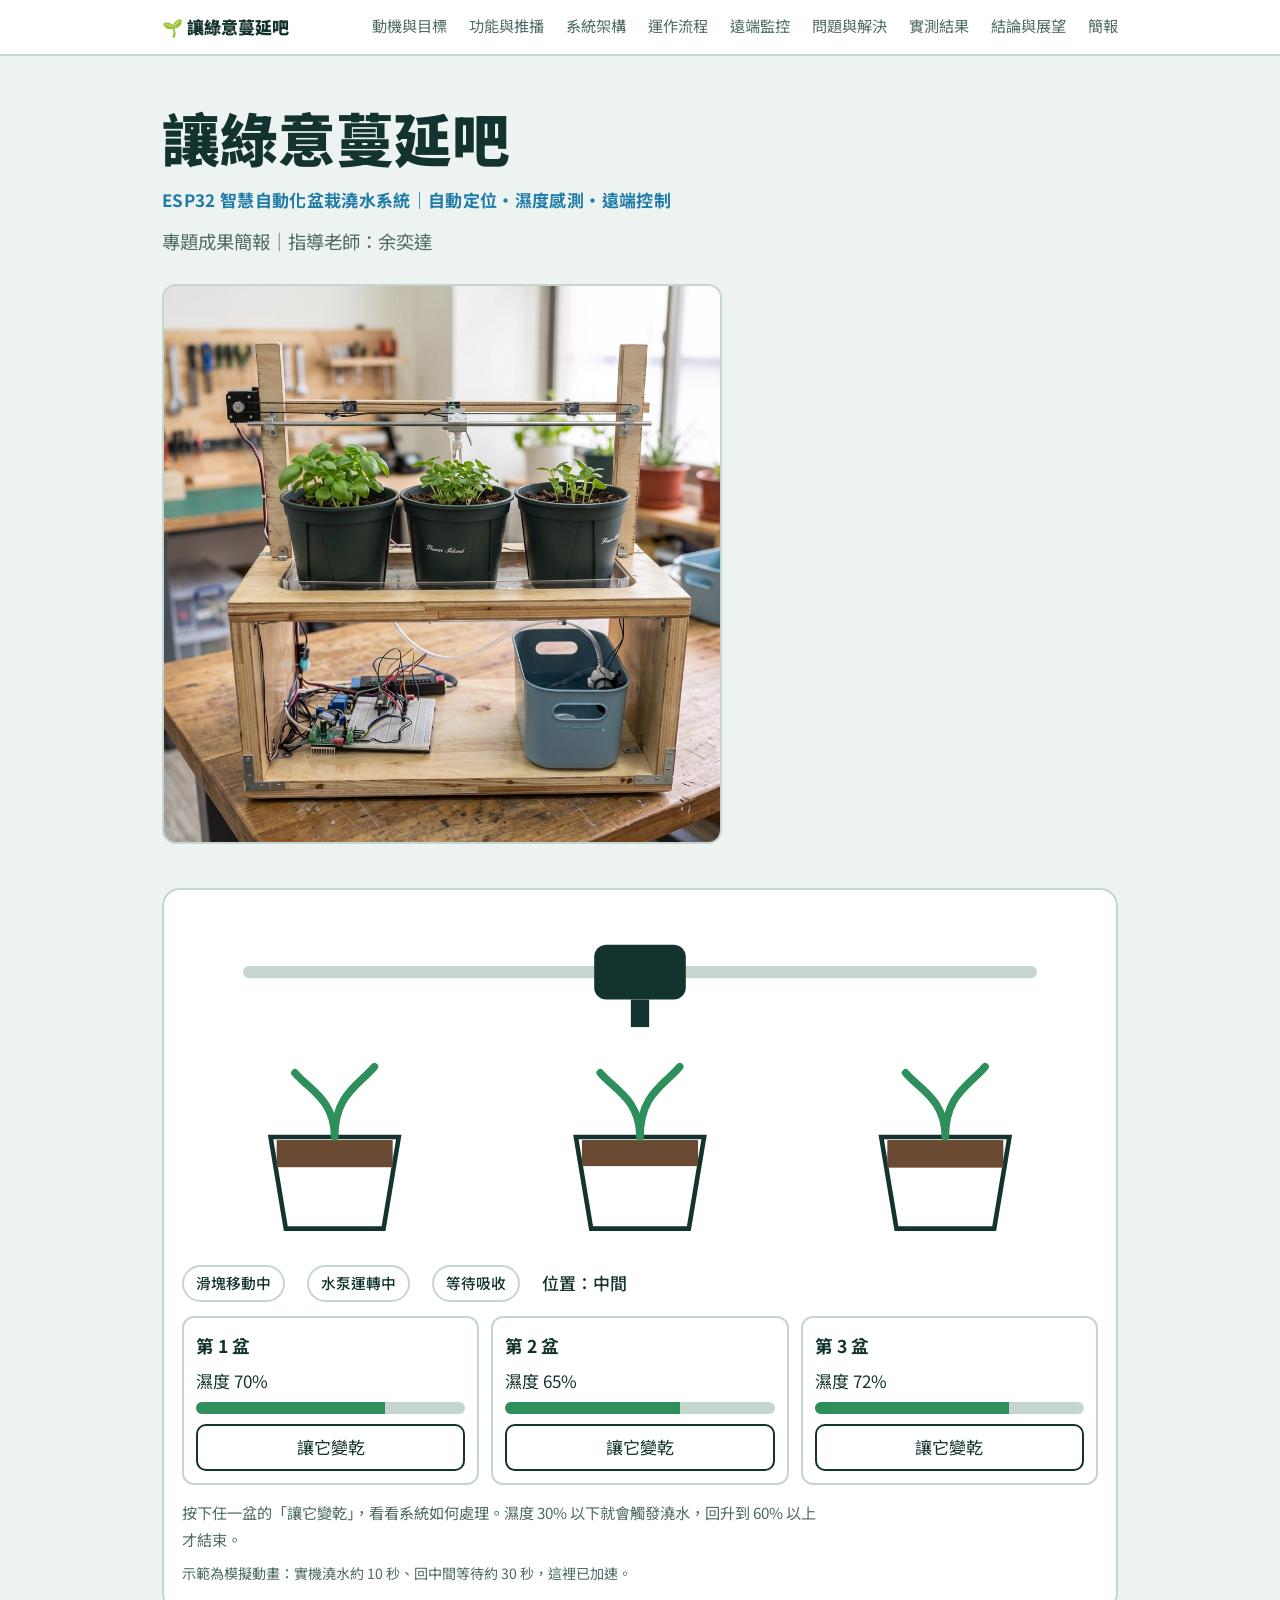
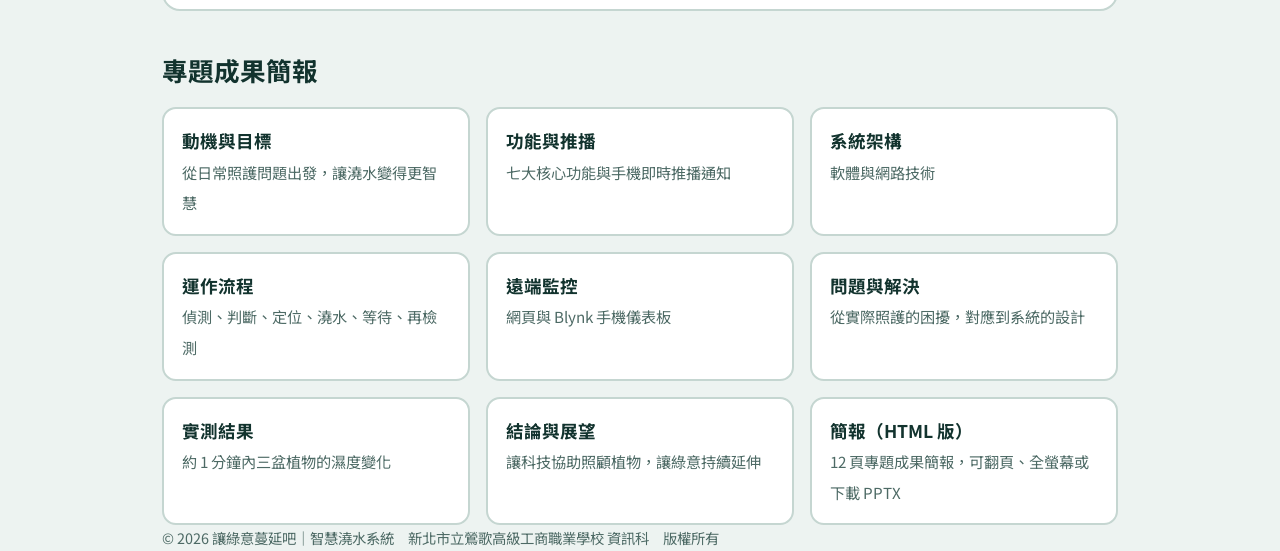
==== commit 2b957adf: "Add files via upload" ====
--- a/index.html
+++ b/index.html
@@ -1,4 +1,4 @@
-<!DOCTYPE html><html lang="zh-Hant"><head><meta charset="utf-8"><meta name="viewport" content="width=device-width, initial-scale=1"><title>讓綠意蔓延吧｜ESP32 智慧自動化盆栽澆水系統</title><meta name="description" content="讓綠意蔓延吧：ESP32 智慧自動化盆栽澆水系統，自動定位、濕度感測、遠端控制。"><link rel="icon" href="data:image/svg+xml,<svg xmlns=%22http://www.w3.org/2000/svg%22 viewBox=%220 0 100 100%22><text y=%22.9em%22 font-size=%2290%22>🌱</text></svg>"><link rel="preconnect" href="https://fonts.googleapis.com"><link rel="preconnect" href="https://fonts.gstatic.com" crossorigin><link href="https://fonts.googleapis.com/css2?family=Noto+Sans+TC:wght@400;500;700;900&display=swap" rel="stylesheet"><link rel="stylesheet" href="style.css"></head><body><nav><div class="wrap"><a class="brand" href="index.html">🌱 讓綠意蔓延吧</a><button type="button" class="menu" aria-label="開啟選單" aria-expanded="false" aria-controls="navrow"><span></span><span></span><span></span></button><div class="navrow" id="navrow"><a class="l" href="motivation.html">動機與目標</a><a class="l" href="features.html">功能與推播</a><a class="l" href="architecture.html">系統架構</a><a class="l" href="flow.html">運作流程</a><a class="l" href="showcase.html">遠端監控</a><a class="l" href="solutions.html">問題與解決</a><a class="l" href="results.html">實測結果</a><a class="l" href="conclusion.html">結論與展望</a></div></div></nav><script>(function(){var n=document.querySelector("nav"),b=n.querySelector(".menu");b.addEventListener("click",function(){var o=n.classList.toggle("open");b.setAttribute("aria-expanded",o);b.setAttribute("aria-label",o?"關閉選單":"開啟選單")});n.querySelectorAll(".navrow a").forEach(function(a){a.addEventListener("click",function(){n.classList.remove("open")})});document.addEventListener("keydown",function(e){if(e.key==="Escape")n.classList.remove("open")})})()</script><main class="wrap"><header class="top"><h1>讓綠意蔓延吧</h1><p class="tag">ESP32 智慧自動化盆栽澆水系統｜自動定位・濕度感測・遠端控制</p><p class="lead">專題成果簡報｜指導老師：余奕達</p>
+<!DOCTYPE html><html lang="zh-Hant"><head><meta charset="utf-8"><meta name="viewport" content="width=device-width, initial-scale=1"><title>讓綠意蔓延吧｜ESP32 智慧自動化盆栽澆水系統</title><meta name="description" content="讓綠意蔓延吧：ESP32 智慧自動化盆栽澆水系統，自動定位、濕度感測、遠端控制。"><link rel="icon" href="data:image/svg+xml,<svg xmlns=%22http://www.w3.org/2000/svg%22 viewBox=%220 0 100 100%22><text y=%22.9em%22 font-size=%2290%22>🌱</text></svg>"><link rel="preconnect" href="https://fonts.googleapis.com"><link rel="preconnect" href="https://fonts.gstatic.com" crossorigin><link href="https://fonts.googleapis.com/css2?family=Noto+Sans+TC:wght@400;500;700;900&display=swap" rel="stylesheet"><link rel="stylesheet" href="style.css"></head><body><nav><div class="wrap"><a class="brand" href="index.html">🌱 讓綠意蔓延吧</a><button type="button" class="menu" aria-label="開啟選單" aria-expanded="false" aria-controls="navrow"><span></span><span></span><span></span></button><div class="navrow" id="navrow"><a class="l" href="motivation.html">動機與目標</a><a class="l" href="features.html">功能與推播</a><a class="l" href="architecture.html">系統架構</a><a class="l" href="flow.html">運作流程</a><a class="l" href="showcase.html">遠端監控</a><a class="l" href="solutions.html">問題與解決</a><a class="l" href="results.html">實測結果</a><a class="l" href="conclusion.html">結論與展望</a><a class="l" href="slides.html">簡報</a></div></div></nav><script>(function(){var n=document.querySelector("nav"),b=n.querySelector(".menu");b.addEventListener("click",function(){var o=n.classList.toggle("open");b.setAttribute("aria-expanded",o);b.setAttribute("aria-label",o?"關閉選單":"開啟選單")});n.querySelectorAll(".navrow a").forEach(function(a){a.addEventListener("click",function(){n.classList.remove("open")})});document.addEventListener("keydown",function(e){if(e.key==="Escape")n.classList.remove("open")})})()</script><main class="wrap"><header class="top"><h1>讓綠意蔓延吧</h1><p class="tag">ESP32 智慧自動化盆栽澆水系統｜自動定位・濕度感測・遠端控制</p><p class="lead">專題成果簡報｜指導老師：余奕達</p>
 <figure class="hero-fig"><img src="img/device.jpg" width="1000" height="1000" alt="智慧澆水系統實機：上層為滑軌與三盆植物，下層為控制電路與水箱"></figure></header>
 <div class="sim" aria-label="澆水流程互動示範"><svg viewBox="0 0 600 230" role="img" aria-label="滑軌與三盆植物示意圖"><rect x="40" y="38" width="520" height="8" rx="4" fill="var(--line)"/><g id="carriage"><rect x="270" y="24" width="60" height="36" rx="8" fill="var(--ink)"/><rect x="294" y="60" width="12" height="18" fill="var(--ink)"/><g id="drops"><circle class="drop" cx="300" cy="86" r="4"/><circle class="drop" cx="300" cy="86" r="4"/><circle class="drop" cx="300" cy="86" r="4"/></g></g><g id="potsvg"></g></svg>
 <div class="status"><span class="chip" id="cMove">滑塊移動中</span><span class="chip" id="cPump">水泵運轉中</span><span class="chip" id="cWait">等待吸收</span><span id="pos">位置：中間</span></div><div class="pots" id="potCards"></div><p id="msg" aria-live="polite">按下任一盆的「讓它變乾」，看看系統如何處理。濕度 30% 以下就會觸發澆水，回升到 60% 以上才結束。</p><p class="note">示範為模擬動畫：實機澆水約 10 秒、回中間等待約 30 秒，這裡已加速。</p></div>
@@ -10,4 +10,5 @@
 <a href="showcase.html"><strong>遠端監控</strong><span>網頁與 Blynk 手機儀表板</span></a>
 <a href="solutions.html"><strong>問題與解決</strong><span>從實際照護的困擾，對應到系統的設計</span></a>
 <a href="results.html"><strong>實測結果</strong><span>約 1 分鐘內三盆植物的濕度變化</span></a>
-<a href="conclusion.html"><strong>結論與展望</strong><span>讓科技協助照顧植物，讓綠意持續延伸</span></a></div></main><footer class="wrap">© 2026 讓綠意蔓延吧｜智慧澆水系統　新北市立鶯歌高級工商職業學校 資訊科　版權所有</footer><script src="sim.js"></script></body></html>+<a href="conclusion.html"><strong>結論與展望</strong><span>讓科技協助照顧植物，讓綠意持續延伸</span></a>
+<a href="slides.html"><strong>簡報（HTML 版）</strong><span>12 頁專題成果簡報，可翻頁、全螢幕或下載 PPTX</span></a></div></main><footer class="wrap">© 2026 讓綠意蔓延吧｜智慧澆水系統　新北市立鶯歌高級工商職業學校 資訊科　版權所有</footer><script src="sim.js"></script></body></html>
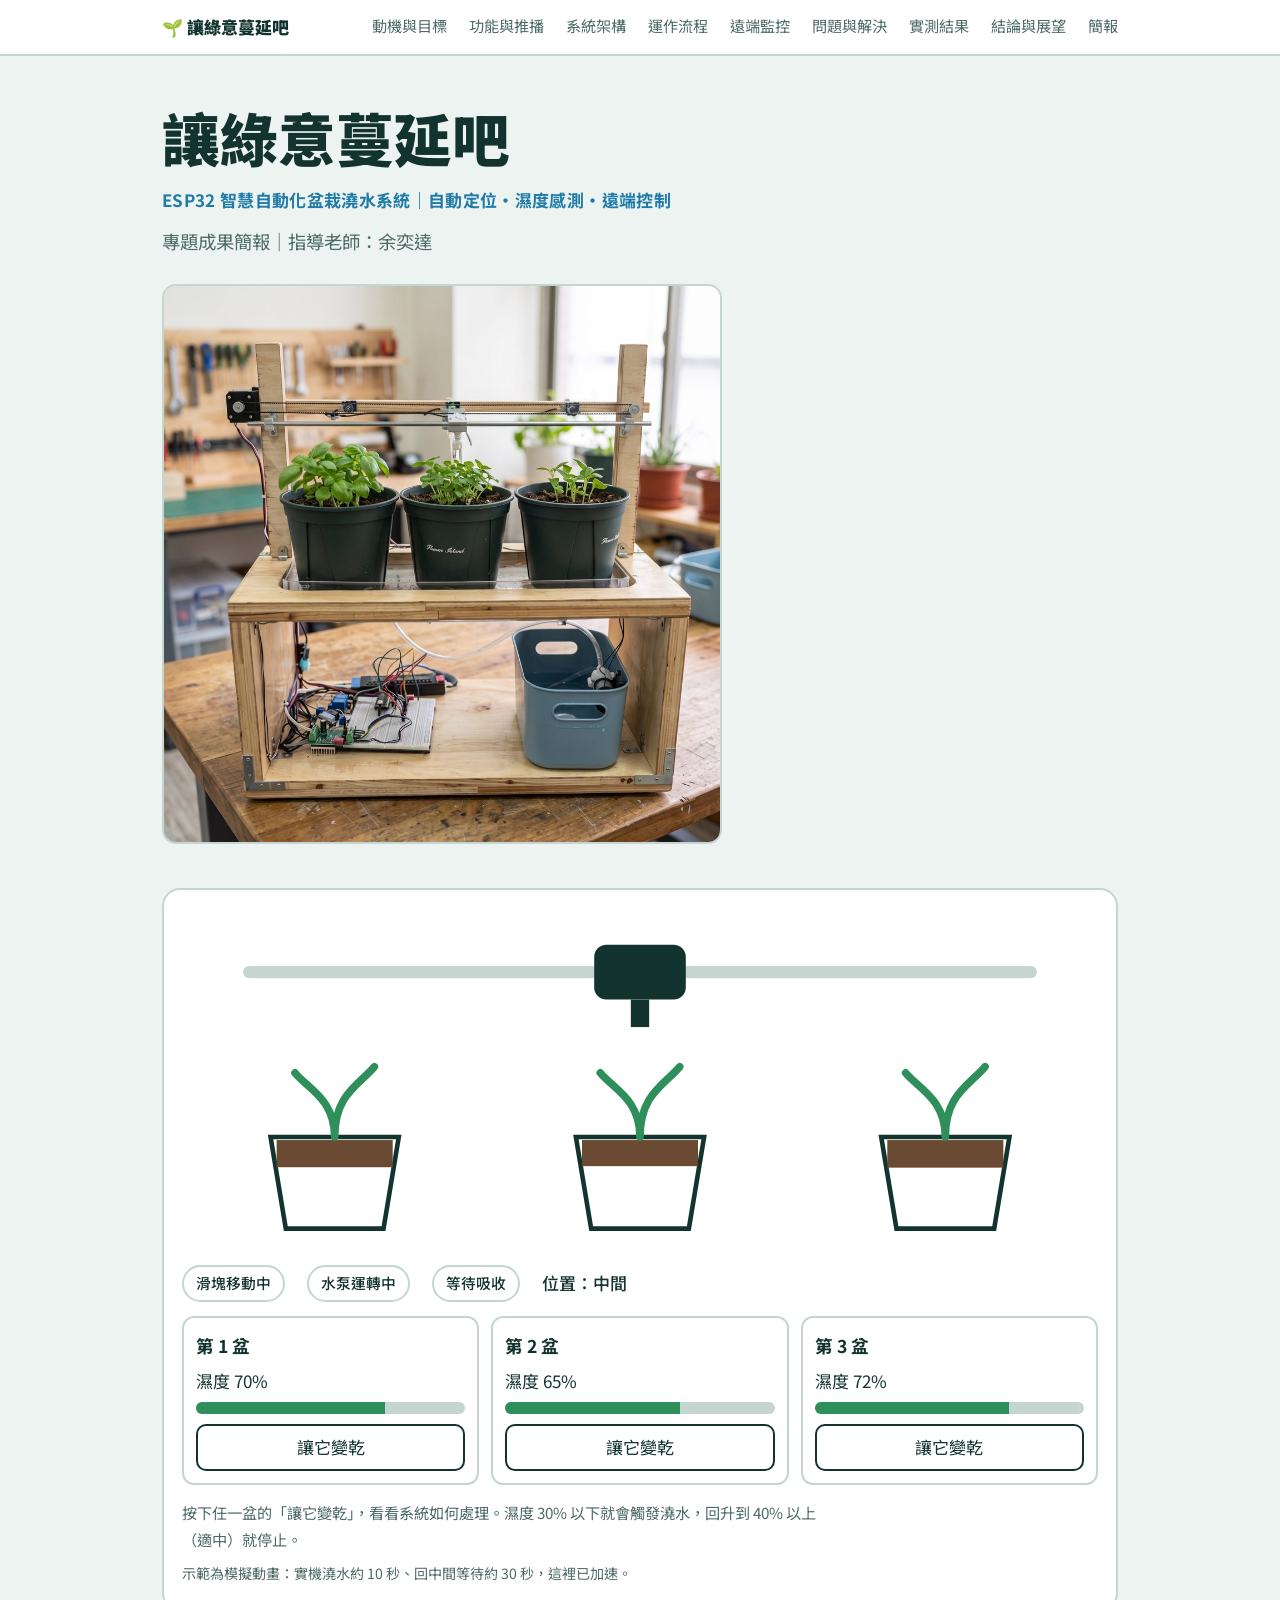
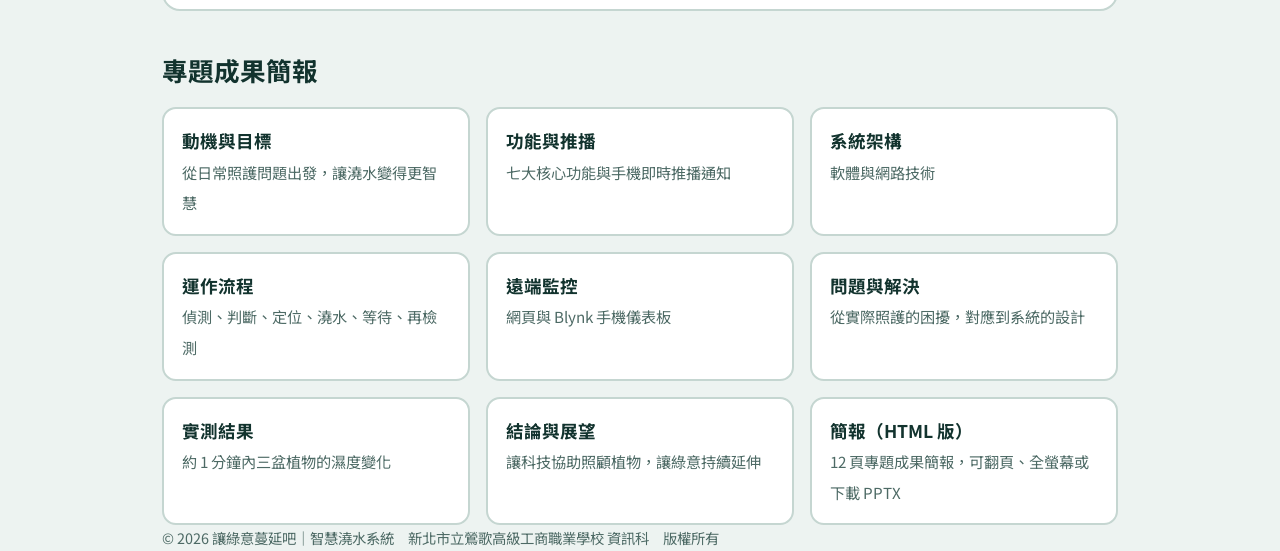
==== commit 283acba1: "Add files via upload" ====
--- a/index.html
+++ b/index.html
@@ -1,7 +1,7 @@
-<!DOCTYPE html><html lang="zh-Hant"><head><meta charset="utf-8"><meta name="viewport" content="width=device-width, initial-scale=1"><title>讓綠意蔓延吧｜ESP32 智慧自動化盆栽澆水系統</title><meta name="description" content="讓綠意蔓延吧：ESP32 智慧自動化盆栽澆水系統，自動定位、濕度感測、遠端控制。"><link rel="icon" href="data:image/svg+xml,<svg xmlns=%22http://www.w3.org/2000/svg%22 viewBox=%220 0 100 100%22><text y=%22.9em%22 font-size=%2290%22>🌱</text></svg>"><link rel="preconnect" href="https://fonts.googleapis.com"><link rel="preconnect" href="https://fonts.gstatic.com" crossorigin><link href="https://fonts.googleapis.com/css2?family=Noto+Sans+TC:wght@400;500;700;900&display=swap" rel="stylesheet"><link rel="stylesheet" href="style.css"></head><body><nav><div class="wrap"><a class="brand" href="index.html">🌱 讓綠意蔓延吧</a><button type="button" class="menu" aria-label="開啟選單" aria-expanded="false" aria-controls="navrow"><span></span><span></span><span></span></button><div class="navrow" id="navrow"><a class="l" href="motivation.html">動機與目標</a><a class="l" href="features.html">功能與推播</a><a class="l" href="architecture.html">系統架構</a><a class="l" href="flow.html">運作流程</a><a class="l" href="showcase.html">遠端監控</a><a class="l" href="solutions.html">問題與解決</a><a class="l" href="results.html">實測結果</a><a class="l" href="conclusion.html">結論與展望</a><a class="l" href="slides.html">簡報</a></div></div></nav><script>(function(){var n=document.querySelector("nav"),b=n.querySelector(".menu");b.addEventListener("click",function(){var o=n.classList.toggle("open");b.setAttribute("aria-expanded",o);b.setAttribute("aria-label",o?"關閉選單":"開啟選單")});n.querySelectorAll(".navrow a").forEach(function(a){a.addEventListener("click",function(){n.classList.remove("open")})});document.addEventListener("keydown",function(e){if(e.key==="Escape")n.classList.remove("open")})})()</script><main class="wrap"><header class="top"><h1>讓綠意蔓延吧</h1><p class="tag">ESP32 智慧自動化盆栽澆水系統｜自動定位・濕度感測・遠端控制</p><p class="lead">專題成果簡報｜指導老師：余奕達</p>
+<!DOCTYPE html><html lang="zh-Hant"><head><meta charset="utf-8"><meta name="viewport" content="width=device-width, initial-scale=1"><title>讓綠意蔓延吧｜ESP32 智慧自動化盆栽澆水系統</title><meta name="description" content="讓綠意蔓延吧：ESP32 智慧自動化盆栽澆水系統，自動定位、濕度感測、遠端控制。"><link rel="icon" href="data:image/svg+xml,<svg xmlns=%22http://www.w3.org/2000/svg%22 viewBox=%220 0 100 100%22><text y=%22.9em%22 font-size=%2290%22>🌱</text></svg>"><link rel="preconnect" href="https://fonts.googleapis.com"><link rel="preconnect" href="https://fonts.gstatic.com" crossorigin><link href="https://fonts.googleapis.com/css2?family=Noto+Sans+TC:wght@400;500;700;900&display=swap" rel="stylesheet"><link rel="stylesheet" href="style.css"></head><body><nav><div class="wrap"><a class="brand" href="index.html">🌱 讓綠意蔓延吧</a><button type="button" class="menu" aria-label="開啟選單" aria-expanded="false" aria-controls="navrow"><span></span><span></span><span></span></button><div class="navrow" id="navrow"><a class="l" href="motivation.html">動機與目標</a><a class="l" href="features.html">功能與推播</a><a class="l" href="architecture.html">系統架構</a><a class="l" href="flow.html">運作流程</a><a class="l" href="showcase.html">遠端監控</a><a class="l" href="solutions.html">問題與解決</a><a class="l" href="results.html">實測結果</a><a class="l" href="conclusion.html">結論與展望</a><a class="l" href="ppt.html">簡報</a></div></div></nav><script>(function(){var n=document.querySelector("nav"),b=n.querySelector(".menu");b.addEventListener("click",function(){var o=n.classList.toggle("open");b.setAttribute("aria-expanded",o);b.setAttribute("aria-label",o?"關閉選單":"開啟選單")});n.querySelectorAll(".navrow a").forEach(function(a){a.addEventListener("click",function(){n.classList.remove("open")})});document.addEventListener("keydown",function(e){if(e.key==="Escape")n.classList.remove("open")})})()</script><main class="wrap"><header class="top"><h1>讓綠意蔓延吧</h1><p class="tag">ESP32 智慧自動化盆栽澆水系統｜自動定位・濕度感測・遠端控制</p><p class="lead">專題成果簡報｜指導老師：余奕達</p>
 <figure class="hero-fig"><img src="img/device.jpg" width="1000" height="1000" alt="智慧澆水系統實機：上層為滑軌與三盆植物，下層為控制電路與水箱"></figure></header>
 <div class="sim" aria-label="澆水流程互動示範"><svg viewBox="0 0 600 230" role="img" aria-label="滑軌與三盆植物示意圖"><rect x="40" y="38" width="520" height="8" rx="4" fill="var(--line)"/><g id="carriage"><rect x="270" y="24" width="60" height="36" rx="8" fill="var(--ink)"/><rect x="294" y="60" width="12" height="18" fill="var(--ink)"/><g id="drops"><circle class="drop" cx="300" cy="86" r="4"/><circle class="drop" cx="300" cy="86" r="4"/><circle class="drop" cx="300" cy="86" r="4"/></g></g><g id="potsvg"></g></svg>
-<div class="status"><span class="chip" id="cMove">滑塊移動中</span><span class="chip" id="cPump">水泵運轉中</span><span class="chip" id="cWait">等待吸收</span><span id="pos">位置：中間</span></div><div class="pots" id="potCards"></div><p id="msg" aria-live="polite">按下任一盆的「讓它變乾」，看看系統如何處理。濕度 30% 以下就會觸發澆水，回升到 60% 以上才結束。</p><p class="note">示範為模擬動畫：實機澆水約 10 秒、回中間等待約 30 秒，這裡已加速。</p></div>
+<div class="status"><span class="chip" id="cMove">滑塊移動中</span><span class="chip" id="cPump">水泵運轉中</span><span class="chip" id="cWait">等待吸收</span><span id="pos">位置：中間</span></div><div class="pots" id="potCards"></div><p id="msg" aria-live="polite">按下任一盆的「讓它變乾」，看看系統如何處理。濕度 30% 以下就會觸發澆水，回升到 40% 以上（適中）就停止。</p><p class="note">示範為模擬動畫：實機澆水約 10 秒、回中間等待約 30 秒，這裡已加速。</p></div>
 <h2>專題成果簡報</h2><div class="links">
 <a href="motivation.html"><strong>動機與目標</strong><span>從日常照護問題出發，讓澆水變得更智慧</span></a>
 <a href="features.html"><strong>功能與推播</strong><span>七大核心功能與手機即時推播通知</span></a>
@@ -11,4 +11,4 @@
 <a href="solutions.html"><strong>問題與解決</strong><span>從實際照護的困擾，對應到系統的設計</span></a>
 <a href="results.html"><strong>實測結果</strong><span>約 1 分鐘內三盆植物的濕度變化</span></a>
 <a href="conclusion.html"><strong>結論與展望</strong><span>讓科技協助照顧植物，讓綠意持續延伸</span></a>
-<a href="slides.html"><strong>簡報（HTML 版）</strong><span>12 頁專題成果簡報，可翻頁、全螢幕或下載 PPTX</span></a></div></main><footer class="wrap">© 2026 讓綠意蔓延吧｜智慧澆水系統　新北市立鶯歌高級工商職業學校 資訊科　版權所有</footer><script src="sim.js"></script></body></html>+<a href="ppt.html"><strong>簡報（HTML 版）</strong><span>12 頁專題成果簡報，可翻頁、全螢幕或下載 PPTX</span></a></div></main><footer class="wrap">© 2026 讓綠意蔓延吧｜智慧澆水系統　新北市立鶯歌高級工商職業學校 資訊科　版權所有</footer><script src="sim.js"></script></body></html>
